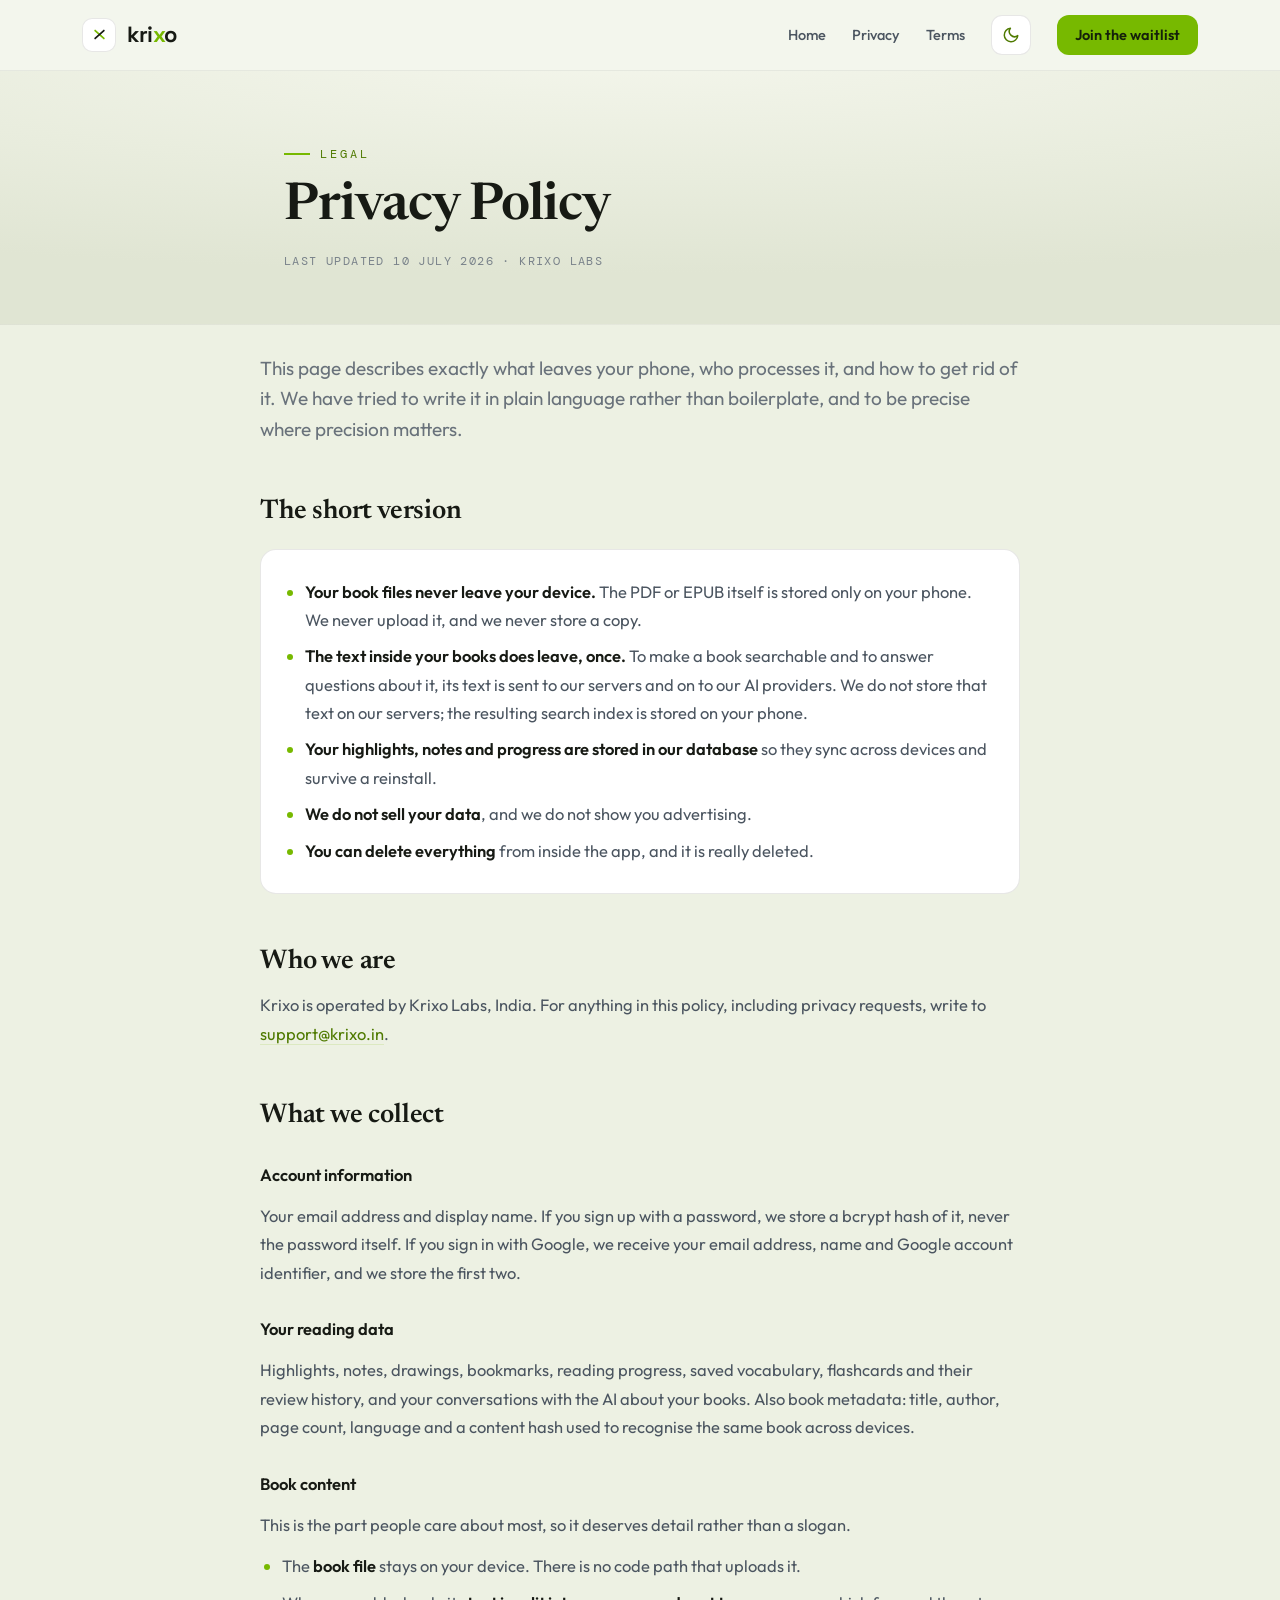
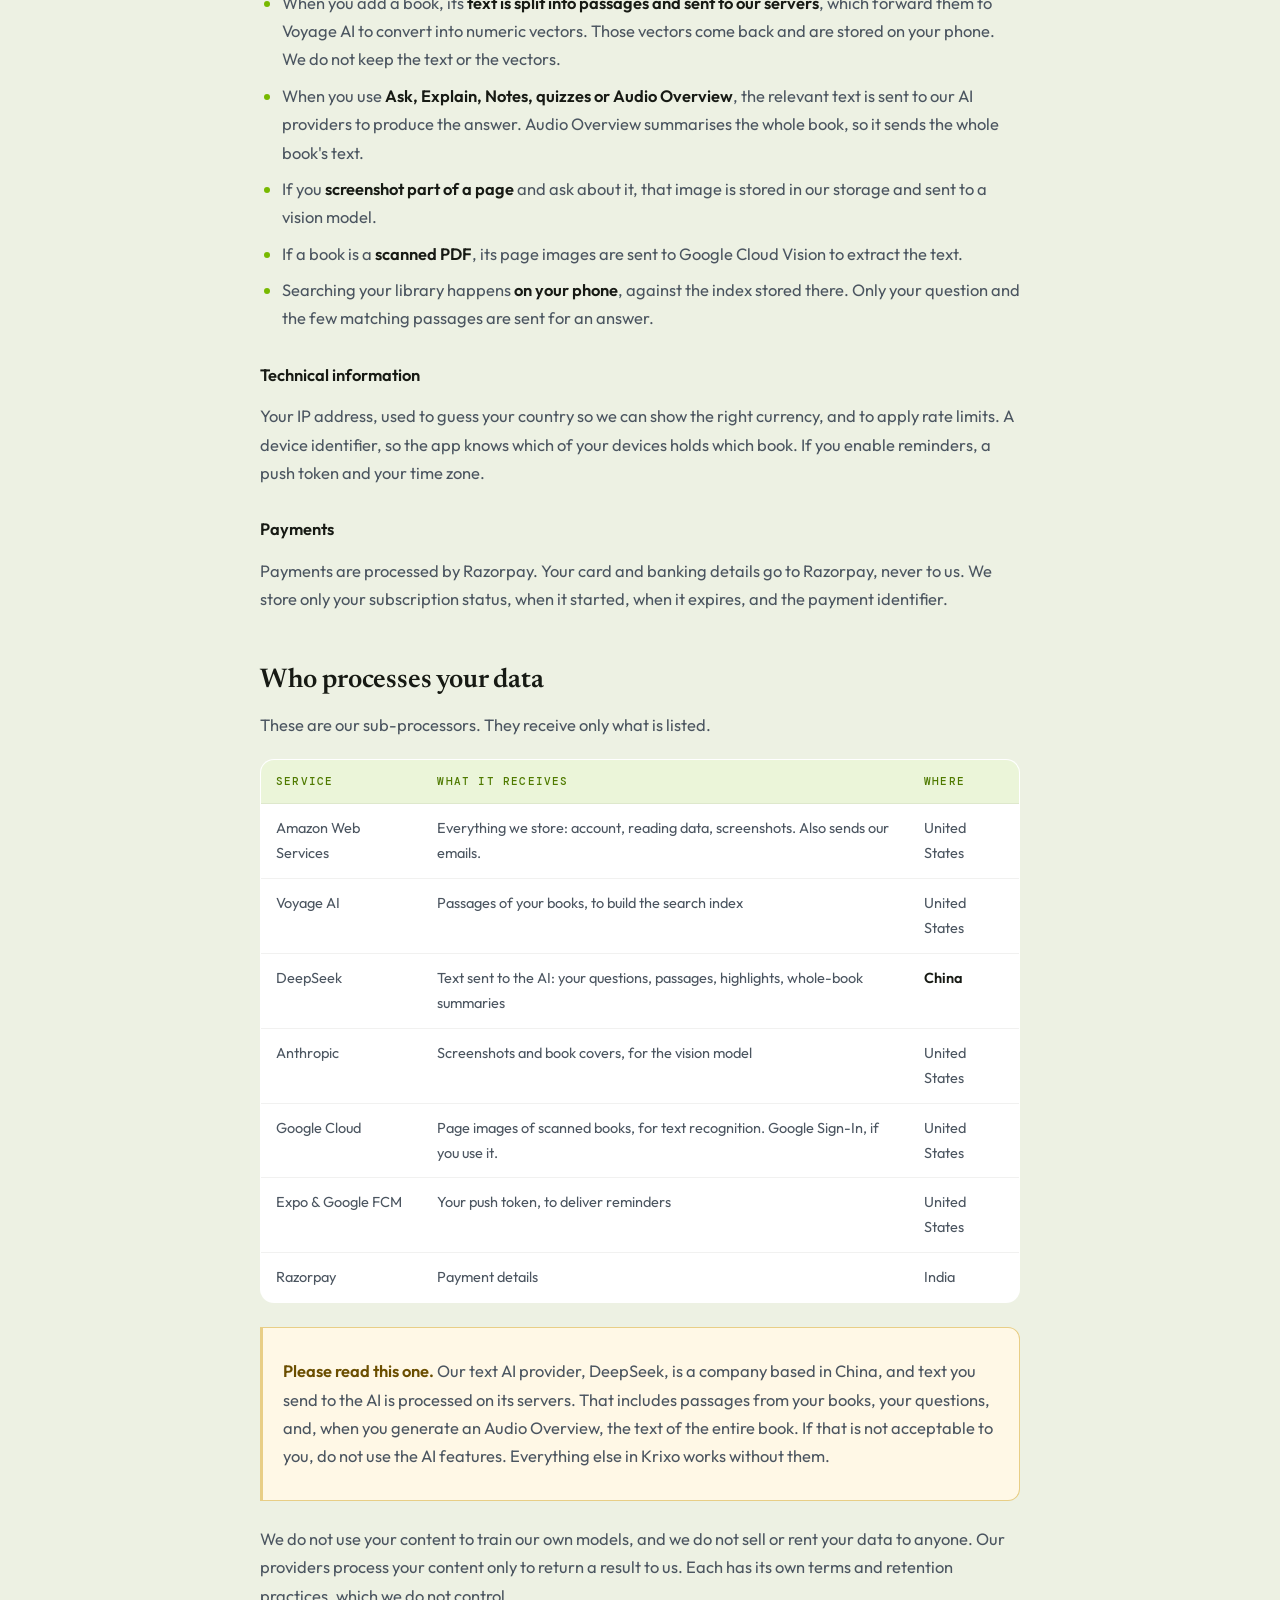
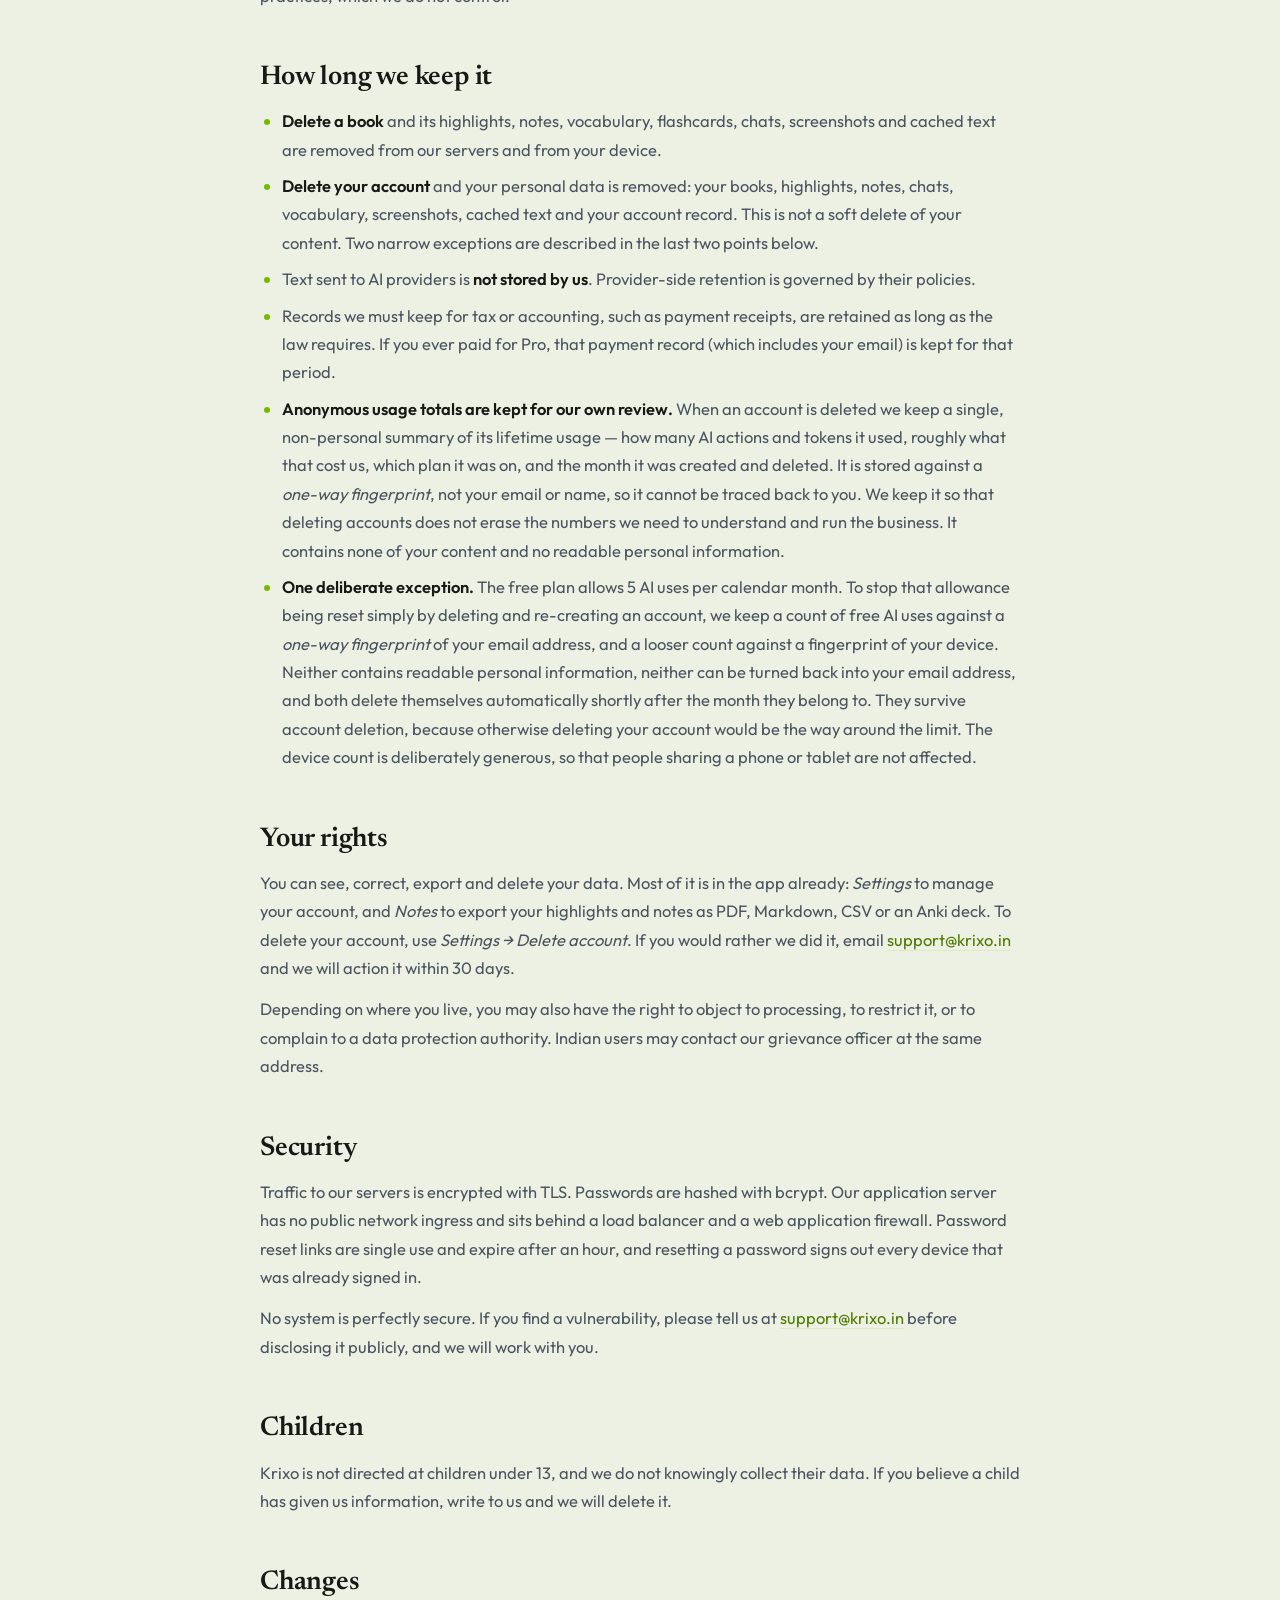
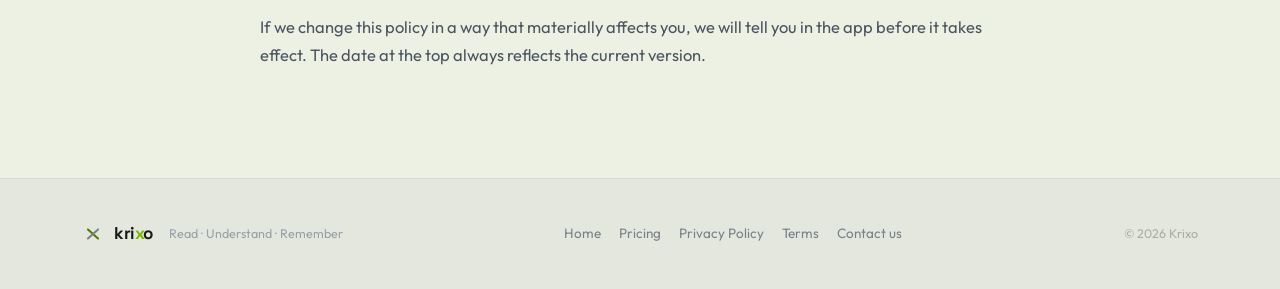
==== privacy.html @ 487ceb52 "Clarify data deletion policies and account retention details in the Privacy Policy" ====
<!DOCTYPE html>
<html lang="en">
<head>
<meta charset="utf-8">
<meta name="viewport" content="width=device-width, initial-scale=1">
<title>Privacy Policy - Krixo</title>
<meta name="description" content="What Krixo collects, where it goes, and how to delete it.">
<meta name="theme-color" content="#EDF1E3" id="metaThemeColor">
<meta name="robots" content="index,follow">
<link rel="canonical" href="https://krixo.in/privacy">
<link rel="preconnect" href="https://fonts.googleapis.com">
<link rel="preconnect" href="https://fonts.gstatic.com" crossorigin>
<link href="https://fonts.googleapis.com/css2?family=Newsreader:opsz,wght@6..72,500;6..72,600;6..72,700&family=Outfit:wght@300;400;500;600;700&family=Space+Grotesk:wght@500;700&family=DM+Mono:wght@400;500&display=swap" rel="stylesheet">
<link rel="stylesheet" href="/assets/legal.css">
</head>
<body>

<header class="nav">
  <div class="navin">
    <a class="brand" href="/">
      <div class="brandbox"><svg width="19" height="19" viewBox="0 0 48 48" fill="none"><path d="M13 14l22 20" stroke="var(--signal)" stroke-width="4.4" stroke-linecap="round"/><path d="M35 14L13 34" stroke="var(--ink)" stroke-width="4.4" stroke-linecap="round"/></svg></div>
      <span class="wordmark">kri<span class="x">x</span>o</span>
    </a>
    <nav class="navr">
      <a class="kx-link" href="/">Home</a>
      <a class="kx-link" href="/privacy">Privacy</a>
      <a class="kx-link" href="/terms">Terms</a>
      <button id="themeToggle" class="themebtn" type="button" aria-label="Switch theme" title="Switch theme">
        <svg class="ic-moon" width="18" height="18" viewBox="0 0 24 24" fill="none" stroke="currentColor" stroke-width="2" stroke-linecap="round" stroke-linejoin="round"><path d="M21 12.8A9 9 0 1111.2 3 7 7 0 0021 12.8z"/></svg>
        <svg class="ic-sun" width="18" height="18" viewBox="0 0 24 24" fill="none" stroke="currentColor" stroke-width="2" stroke-linecap="round" stroke-linejoin="round"><circle cx="12" cy="12" r="4"/><path d="M12 2v2M12 20v2M4.9 4.9l1.4 1.4M17.7 17.7l1.4 1.4M2 12h2M20 12h2M4.9 19.1l1.4-1.4M17.7 6.3l1.4-1.4"/></svg>
      </button>
      <a class="kx-cta" href="/#waitlist">Join the waitlist</a>
    </nav>
  </div>
</header>

<section class="masthead">
  <div class="wrap">
    <div class="eyebrow"><span class="rule"></span>Legal</div>
    <h1>Privacy Policy</h1>
    <p class="sub">Last updated 10 July 2026 &middot; Krixo Labs</p>
  </div>
</section>

<main class="wrap doc">
<p class="lead">This page describes exactly what leaves your phone, who processes it, and how to get rid of it. We have tried to write it in plain language rather than boilerplate, and to be precise where precision matters.</p>

<h2>The short version</h2>
<div class="card">
<ul>
  <li><strong>Your book files never leave your device.</strong> The PDF or EPUB itself is stored only on your phone. We never upload it, and we never store a copy.</li>
  <li><strong>The text inside your books does leave, once.</strong> To make a book searchable and to answer questions about it, its text is sent to our servers and on to our AI providers. We do not store that text on our servers; the resulting search index is stored on your phone.</li>
  <li><strong>Your highlights, notes and progress are stored in our database</strong> so they sync across devices and survive a reinstall.</li>
  <li><strong>We do not sell your data</strong>, and we do not show you advertising.</li>
  <li><strong>You can delete everything</strong> from inside the app, and it is really deleted.</li>
</ul>
</div>

<h2>Who we are</h2>
<p>Krixo is operated by Krixo Labs, India. For anything in this policy, including privacy requests, write to <a href="mailto:support@krixo.in">support@krixo.in</a>.</p>

<h2>What we collect</h2>

<h3>Account information</h3>
<p>Your email address and display name. If you sign up with a password, we store a bcrypt hash of it, never the password itself. If you sign in with Google, we receive your email address, name and Google account identifier, and we store the first two.</p>

<h3>Your reading data</h3>
<p>Highlights, notes, drawings, bookmarks, reading progress, saved vocabulary, flashcards and their review history, and your conversations with the AI about your books. Also book metadata: title, author, page count, language and a content hash used to recognise the same book across devices.</p>

<h3>Book content</h3>
<p>This is the part people care about most, so it deserves detail rather than a slogan.</p>
<ul>
  <li>The <strong>book file</strong> stays on your device. There is no code path that uploads it.</li>
  <li>When you add a book, its <strong>text is split into passages and sent to our servers</strong>, which forward them to Voyage AI to convert into numeric vectors. Those vectors come back and are stored on your phone. We do not keep the text or the vectors.</li>
  <li>When you use <strong>Ask, Explain, Notes, quizzes or Audio Overview</strong>, the relevant text is sent to our AI providers to produce the answer. Audio Overview summarises the whole book, so it sends the whole book's text.</li>
  <li>If you <strong>screenshot part of a page</strong> and ask about it, that image is stored in our storage and sent to a vision model.</li>
  <li>If a book is a <strong>scanned PDF</strong>, its page images are sent to Google Cloud Vision to extract the text.</li>
  <li>Searching your library happens <strong>on your phone</strong>, against the index stored there. Only your question and the few matching passages are sent for an answer.</li>
</ul>

<h3>Technical information</h3>
<p>Your IP address, used to guess your country so we can show the right currency, and to apply rate limits. A device identifier, so the app knows which of your devices holds which book. If you enable reminders, a push token and your time zone.</p>

<h3>Payments</h3>
<p>Payments are processed by Razorpay. Your card and banking details go to Razorpay, never to us. We store only your subscription status, when it started, when it expires, and the payment identifier.</p>

<h2>Who processes your data</h2>
<p>These are our sub-processors. They receive only what is listed.</p>

<table>
<tr><th>Service</th><th>What it receives</th><th>Where</th></tr>
<tr><td>Amazon Web Services</td><td>Everything we store: account, reading data, screenshots. Also sends our emails.</td><td>United States</td></tr>
<tr><td>Voyage AI</td><td>Passages of your books, to build the search index</td><td>United States</td></tr>
<tr><td>DeepSeek</td><td>Text sent to the AI: your questions, passages, highlights, whole-book summaries</td><td><strong>China</strong></td></tr>
<tr><td>Anthropic</td><td>Screenshots and book covers, for the vision model</td><td>United States</td></tr>
<tr><td>Google Cloud</td><td>Page images of scanned books, for text recognition. Google Sign-In, if you use it.</td><td>United States</td></tr>
<tr><td>Expo &amp; Google FCM</td><td>Your push token, to deliver reminders</td><td>United States</td></tr>
<tr><td>Razorpay</td><td>Payment details</td><td>India</td></tr>
</table>

<div class="note">
<p><strong>Please read this one.</strong> Our text AI provider, DeepSeek, is a company based in China, and text you send to the AI is processed on its servers. That includes passages from your books, your questions, and, when you generate an Audio Overview, the text of the entire book. If that is not acceptable to you, do not use the AI features. Everything else in Krixo works without them.</p>
</div>

<p>We do not use your content to train our own models, and we do not sell or rent your data to anyone. Our providers process your content only to return a result to us. Each has its own terms and retention practices, which we do not control.</p>

<h2>How long we keep it</h2>
<ul>
  <li><strong>Delete a book</strong> and its highlights, notes, vocabulary, flashcards, chats, screenshots and cached text are removed from our servers and from your device.</li>
  <li><strong>Delete your account</strong> and your personal data is removed: your books, highlights, notes, chats, vocabulary, screenshots, cached text and your account record. This is not a soft delete of your content. Two narrow exceptions are described in the last two points below.</li>
  <li>Text sent to AI providers is <strong>not stored by us</strong>. Provider-side retention is governed by their policies.</li>
  <li>Records we must keep for tax or accounting, such as payment receipts, are retained as long as the law requires. If you ever paid for Pro, that payment record (which includes your email) is kept for that period.</li>
  <li><strong>Anonymous usage totals are kept for our own review.</strong> When an account is deleted we keep a single, non-personal summary of its lifetime usage — how many AI actions and tokens it used, roughly what that cost us, which plan it was on, and the month it was created and deleted. It is stored against a <em>one-way fingerprint</em>, not your email or name, so it cannot be traced back to you. We keep it so that deleting accounts does not erase the numbers we need to understand and run the business. It contains none of your content and no readable personal information.</li>
  <li><strong>One deliberate exception.</strong> The free plan allows 5 AI uses per calendar month. To stop that allowance being reset simply by deleting and re-creating an account, we keep a count of free AI uses against a <em>one-way fingerprint</em> of your email address, and a looser count against a fingerprint of your device. Neither contains readable personal information, neither can be turned back into your email address, and both delete themselves automatically shortly after the month they belong to. They survive account deletion, because otherwise deleting your account would be the way around the limit. The device count is deliberately generous, so that people sharing a phone or tablet are not affected.</li>
</ul>

<h2>Your rights</h2>
<p>You can see, correct, export and delete your data. Most of it is in the app already: <em>Settings</em> to manage your account, and <em>Notes</em> to export your highlights and notes as PDF, Markdown, CSV or an Anki deck. To delete your account, use <em>Settings &rarr; Delete account</em>. If you would rather we did it, email <a href="mailto:support@krixo.in">support@krixo.in</a> and we will action it within 30 days.</p>
<p>Depending on where you live, you may also have the right to object to processing, to restrict it, or to complain to a data protection authority. Indian users may contact our grievance officer at the same address.</p>

<h2>Security</h2>
<p>Traffic to our servers is encrypted with TLS. Passwords are hashed with bcrypt. Our application server has no public network ingress and sits behind a load balancer and a web application firewall. Password reset links are single use and expire after an hour, and resetting a password signs out every device that was already signed in.</p>
<p>No system is perfectly secure. If you find a vulnerability, please tell us at <a href="mailto:support@krixo.in">support@krixo.in</a> before disclosing it publicly, and we will work with you.</p>

<h2>Children</h2>
<p>Krixo is not directed at children under 13, and we do not knowingly collect their data. If you believe a child has given us information, write to us and we will delete it.</p>

<h2>Changes</h2>
<p>If we change this policy in a way that materially affects you, we will tell you in the app before it takes effect. The date at the top always reflects the current version.</p>

</main>

<footer class="foot">
  <div class="footin">
    <div class="footbrand">
      <svg width="22" height="22" viewBox="0 0 48 48" fill="none"><path d="M13 14l22 20" stroke="var(--signalD)" stroke-width="4.4" stroke-linecap="round"/><path d="M35 14L13 34" stroke="var(--muted)" stroke-width="4.4" stroke-linecap="round"/></svg>
      <span class="wordmark" style="font-size:17px">kri<span class="x">x</span>o</span>
      <span class="foottag">Read &middot; Understand &middot; Remember</span>
    </div>
    <div class="footer-links">
      <a href="/">Home</a>
      <a href="/#pricing">Pricing</a>
      <a href="/privacy">Privacy Policy</a>
      <a href="/terms">Terms</a>
      <a href="mailto:support@krixo.in">Contact us</a>
    </div>
    <span class="copy">&copy; 2026 Krixo</span>
  </div>
</footer>

<script>
(function(){
  var root=document.documentElement, KEY='krixo-theme';
  var meta=document.getElementById('metaThemeColor');
  function syncMeta(){ if(meta) meta.setAttribute('content', root.getAttribute('data-theme')==='dark' ? '#0B0B0D' : '#EDF1E3'); }
  try{ if(localStorage.getItem(KEY)==='dark') root.setAttribute('data-theme','dark'); }catch(e){}
  syncMeta();
  var btn=document.getElementById('themeToggle');
  if(btn){ btn.addEventListener('click',function(){
    if(root.getAttribute('data-theme')==='dark'){ root.removeAttribute('data-theme'); try{localStorage.setItem(KEY,'lime');}catch(e){} }
    else { root.setAttribute('data-theme','dark'); try{localStorage.setItem(KEY,'dark');}catch(e){} }
    syncMeta();
  }); }
})();
</script>
</body>
</html>
---- assets/legal.css ----
/* Krixo legal pages - shares the redesign token set with index.html */
:root{
  --bg:#EDF1E3; --paper:#F5F7EF; --paper3:#FFFFFF;
  --ink:#171A14; --ink2:#4B5560; --ink3:#69727B; --muted:#79828A; --muted2:#98A0A8;
  --rule:rgba(20,28,12,0.10); --rule2:rgba(20,28,12,0.06);
  --signal:#77B900; --signalD:#4F7A00; --signalBg:rgba(119,185,0,0.15); --onAccent:#15210A;
  --navbg:rgba(245,247,239,0.82); --footbg:#E4E7DD; --copy:#A8AEA4;
  --backdrop:radial-gradient(120% 90% at 50% -10%, #F4F6EC 0%, #E9EDDE 55%, #E0E5D3 100%);
  --warnBg:#FFF8E6; --warnRule:#E8CE86; --warnInk:#6B4E00;
}
:root[data-theme="dark"]{
  --bg:#0B0B0D; --paper:#12151A; --paper3:#0E1116;
  --ink:#F2F4F8; --ink2:#A7ABB3; --ink3:#9AA0AB; --muted:#86868C; --muted2:#6E747F;
  --rule:rgba(255,255,255,0.10); --rule2:rgba(255,255,255,0.06);
  --signal:#F5B63A; --signalD:#F5B63A; --signalBg:rgba(245,182,58,0.13); --onAccent:#1a1205;
  --navbg:rgba(11,11,13,0.75); --footbg:#08080A; --copy:#52575F;
  --backdrop:radial-gradient(120% 90% at 50% -10%, #16181F 0%, #0E1014 55%, #0B0B0D 100%);
  --warnBg:rgba(229,87,74,0.10); --warnRule:rgba(229,87,74,0.38); --warnInk:#F0857A;
}
*{box-sizing:border-box}
html{scroll-behavior:smooth}
body{margin:0;background:var(--bg);color:var(--ink2);
  font-family:'Outfit',system-ui,sans-serif;font-size:16.5px;line-height:1.72;-webkit-font-smoothing:antialiased}

/* nav (matches index.html) */
.nav{position:sticky;top:0;z-index:50;background:var(--navbg);backdrop-filter:blur(16px);
  border-bottom:1px solid var(--rule2)}
.navin{display:flex;align-items:center;justify-content:space-between;padding:15px 32px;max-width:1180px;margin:0 auto}
.brand{display:flex;align-items:center;gap:11px;text-decoration:none}
.brandbox{width:34px;height:34px;border-radius:10px;background:var(--paper3);border:1px solid var(--rule);
  display:grid;place-items:center}
.wordmark{font-family:'Space Grotesk',sans-serif;font-weight:700;font-size:22px;letter-spacing:-0.5px;color:var(--ink)}
.wordmark .x{color:var(--signal)}
.navr{display:flex;align-items:center;gap:26px}
.kx-link{color:var(--ink2);text-decoration:none;font-size:14.5px;font-weight:500}
.kx-link:hover{color:var(--signalD)}
.kx-cta{display:inline-flex;align-items:center;justify-content:center;height:40px;padding:0 18px;border:0;
  border-radius:12px;background:var(--signal);color:var(--onAccent);font-family:'Outfit',sans-serif;
  font-weight:600;font-size:14.5px;text-decoration:none;cursor:pointer;white-space:nowrap;transition:transform .16s}
.kx-cta:hover{transform:translateY(-1px)}
.themebtn{display:inline-flex;align-items:center;justify-content:center;width:40px;height:40px;border-radius:11px;
  background:var(--paper3);border:1px solid var(--rule);color:var(--signalD);cursor:pointer;flex:none;padding:0;
  transition:transform .18s,border-color .18s}
.themebtn:hover{transform:translateY(-1px);border-color:var(--signal)}
.themebtn .ic-sun{display:none}
:root[data-theme="dark"] .themebtn .ic-sun{display:block}
:root[data-theme="dark"] .themebtn .ic-moon{display:none}

/* masthead */
.masthead{background:var(--backdrop);border-bottom:1px solid var(--rule2);padding:64px 0 52px}
.eyebrow{display:inline-flex;align-items:center;gap:10px;font-family:'DM Mono',ui-monospace,monospace;
  font-size:12px;letter-spacing:3px;color:var(--signalD);text-transform:uppercase;margin-bottom:16px}
.eyebrow .rule{width:26px;height:2px;background:var(--signal);flex:none}

/* body */
.wrap{max-width:760px;margin:0 auto;padding:0 24px}
.doc{padding:8px 0 96px}
h1{font-family:'Newsreader',Georgia,serif;font-weight:600;font-size:52px;line-height:1.06;
  letter-spacing:-1px;color:var(--ink);margin:0}
.sub{font-family:'DM Mono',monospace;font-size:12px;letter-spacing:1.4px;text-transform:uppercase;
  color:var(--muted);margin:16px 0 0}
.lead{font-size:19px;line-height:1.6;color:var(--ink3);margin:20px 0 0}
h2{font-family:'Newsreader',Georgia,serif;font-weight:600;font-size:27px;color:var(--ink);
  margin:52px 0 10px;letter-spacing:-0.2px;line-height:1.2}
h3{font-size:16.5px;font-weight:600;color:var(--ink);margin:28px 0 6px}
p{margin:13px 0}
a{color:var(--signalD);text-decoration:none;border-bottom:1px solid var(--signalBg)}
a:hover{border-bottom-color:var(--signal)}
/* chrome links are not prose links */
.brand,.kx-link,.kx-cta,.footer-links a{border-bottom:0}
ul{margin:13px 0;padding-left:22px}
li{margin:8px 0}
li::marker{color:var(--signal)}
strong{color:var(--ink);font-weight:600}
em{color:var(--ink2)}

table{width:100%;border-collapse:collapse;margin:20px 0;font-size:14.5px;background:var(--paper3);
  border:1px solid var(--rule);border-radius:14px;overflow:hidden}
th,td{text-align:left;padding:12px 15px;border-bottom:1px solid var(--rule2);vertical-align:top}
th{font-family:'DM Mono',monospace;font-weight:500;font-size:11px;letter-spacing:1.2px;text-transform:uppercase;
  color:var(--signalD);background:var(--signalBg)}
tr:last-child td{border-bottom:0}
td{color:var(--ink2)}

.note{background:var(--warnBg);border:1px solid var(--warnRule);border-left:3px solid var(--warnRule);
  border-radius:0 12px 12px 0;padding:16px 20px;margin:24px 0}
.note strong{color:var(--warnInk)}
.card{background:var(--paper3);border:1px solid var(--rule);border-radius:16px;padding:20px 22px;margin:20px 0}
.card ul{margin:0}

/* footer (matches index.html) */
.foot{background:var(--footbg);border-top:1px solid var(--rule2)}
.footin{max-width:1180px;margin:0 auto;padding:40px 32px;display:flex;align-items:center;
  justify-content:space-between;flex-wrap:wrap;gap:20px}
.footbrand{display:flex;align-items:center;gap:10px}
.foottag{font-size:12.5px;color:var(--muted2);margin-left:6px}
.footer-links{display:flex;gap:18px;align-items:center;flex-wrap:nowrap}
.footer-links a{color:var(--muted);text-decoration:none;font-size:13.5px;white-space:nowrap;border:0}
.footer-links a:hover{color:var(--signalD)}
.copy{font-size:12.5px;color:var(--copy)}

@media (max-width:760px){
  .navr .kx-link{display:none}
  .navin,.footin{padding-left:20px;padding-right:20px}
  .masthead{padding:44px 0 36px}
  h1{font-size:36px;letter-spacing:-0.6px}
  h2{font-size:23px;margin-top:40px}
  body{font-size:16px}
  .doc{padding-bottom:64px}
}
@media (max-width:560px){
  .footin{justify-content:center;text-align:center}
  .footer-links{gap:12px;flex-wrap:wrap;justify-content:center}
  .footer-links a{font-size:12px}
}
@media (prefers-reduced-motion:reduce){html{scroll-behavior:auto}*{transition:none !important}}
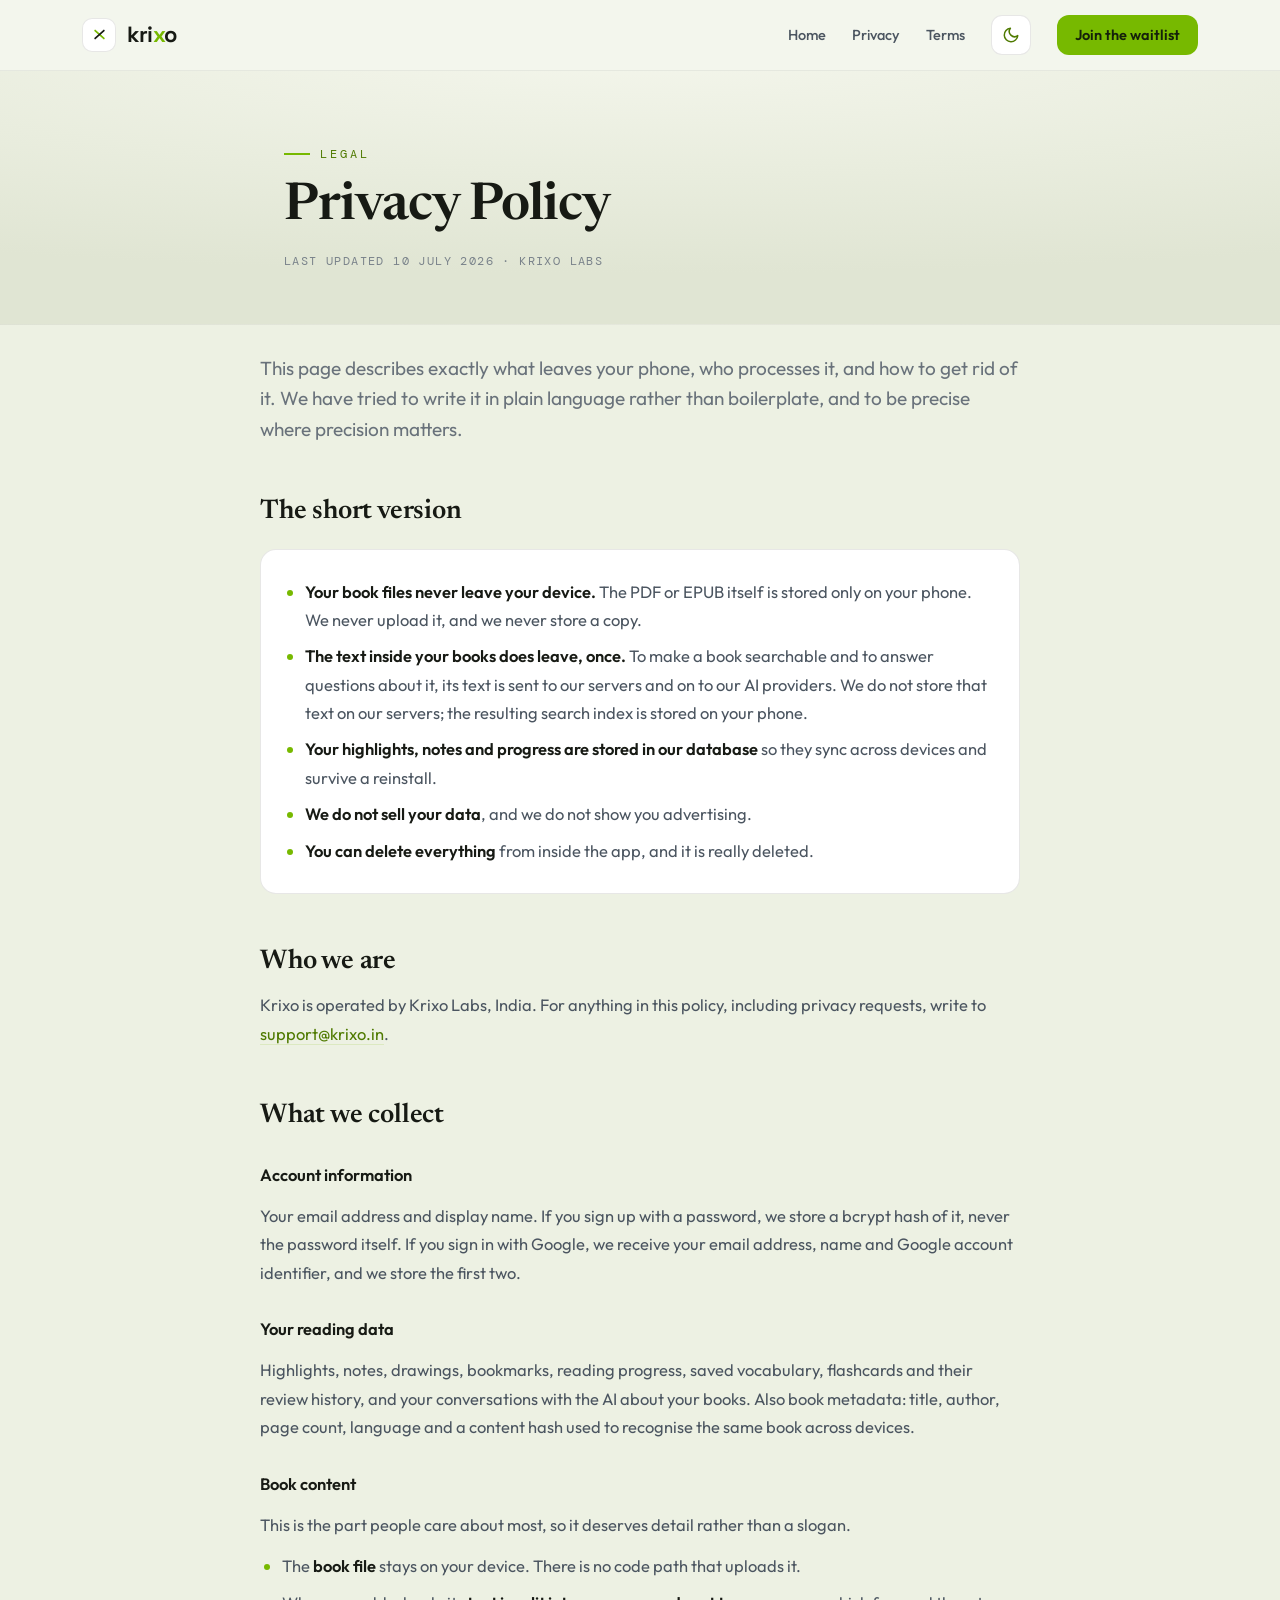
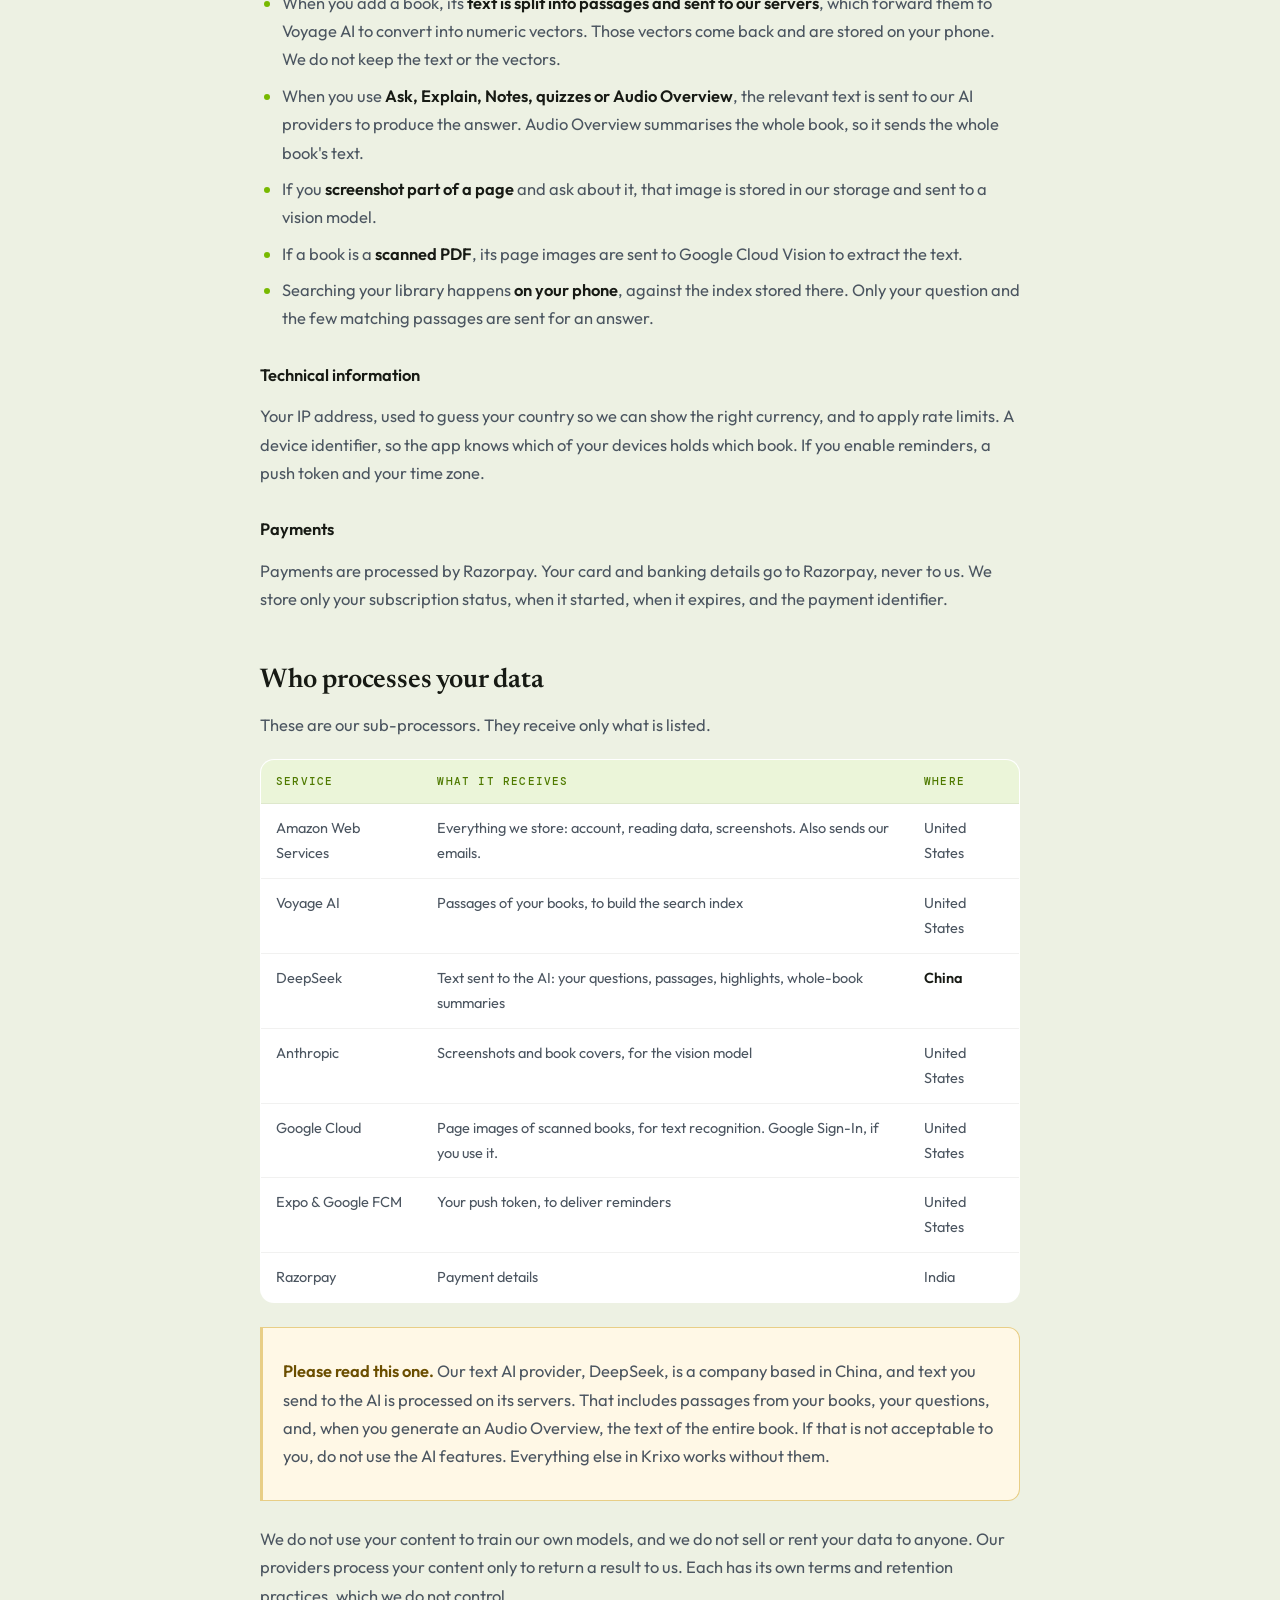
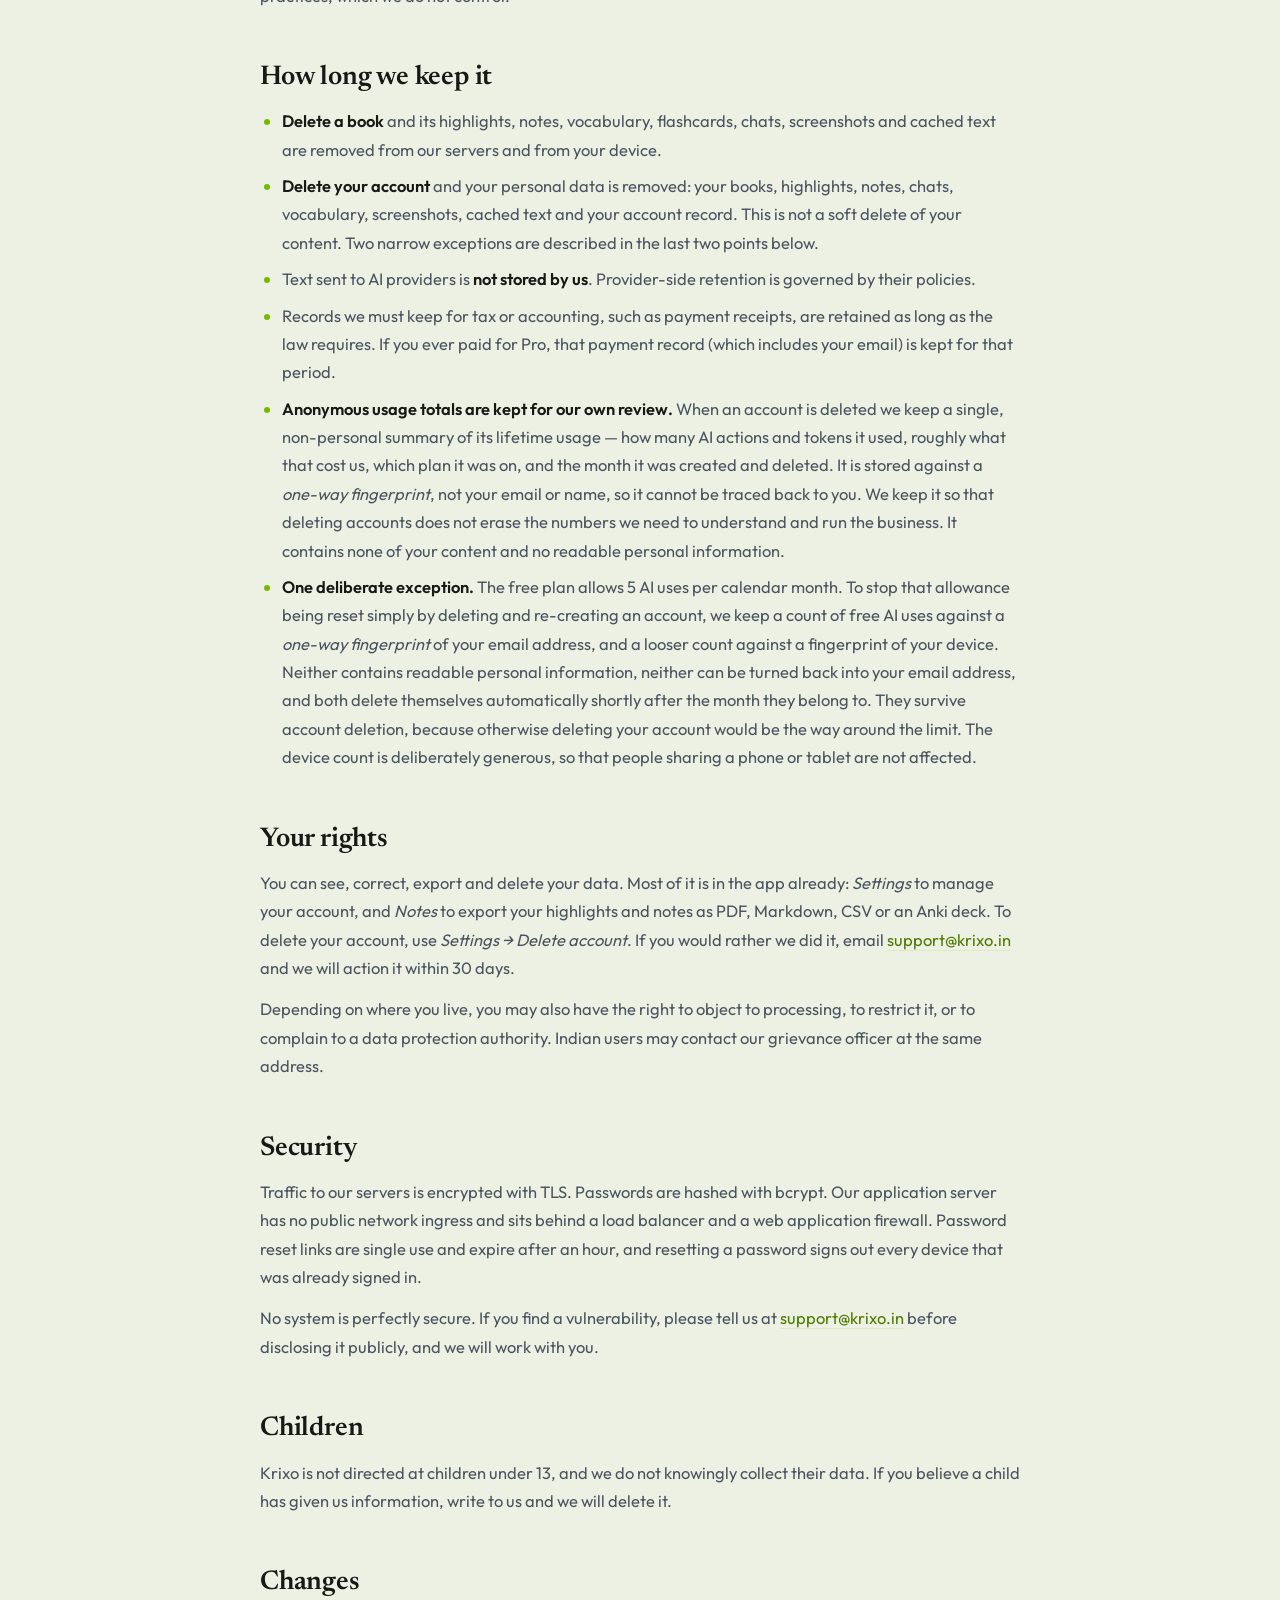
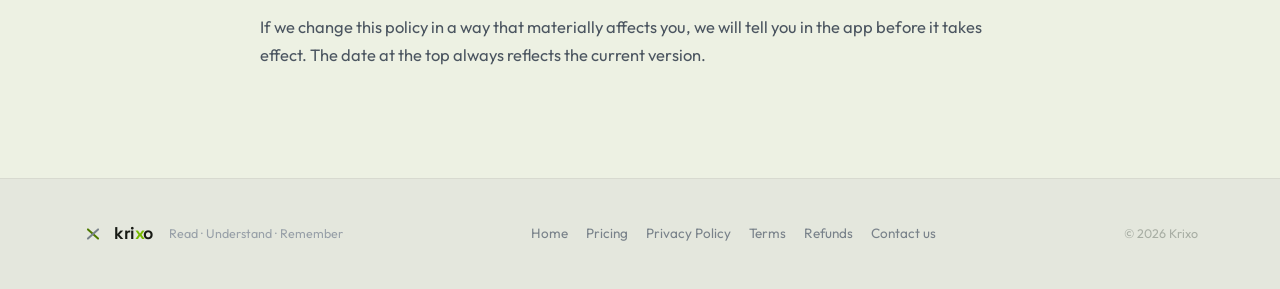
==== commit a75afe68: "Cut the redundant feature tour The video is a two-minute tour of the whole app. The page then re-sho" ====
--- a/privacy.html
+++ b/privacy.html
@@ -142,6 +142,7 @@
       <a href="/#pricing">Pricing</a>
       <a href="/privacy">Privacy Policy</a>
       <a href="/terms">Terms</a>
+      <a href="/refunds">Refunds</a>
       <a href="mailto:support@krixo.in">Contact us</a>
     </div>
     <span class="copy">&copy; 2026 Krixo</span>
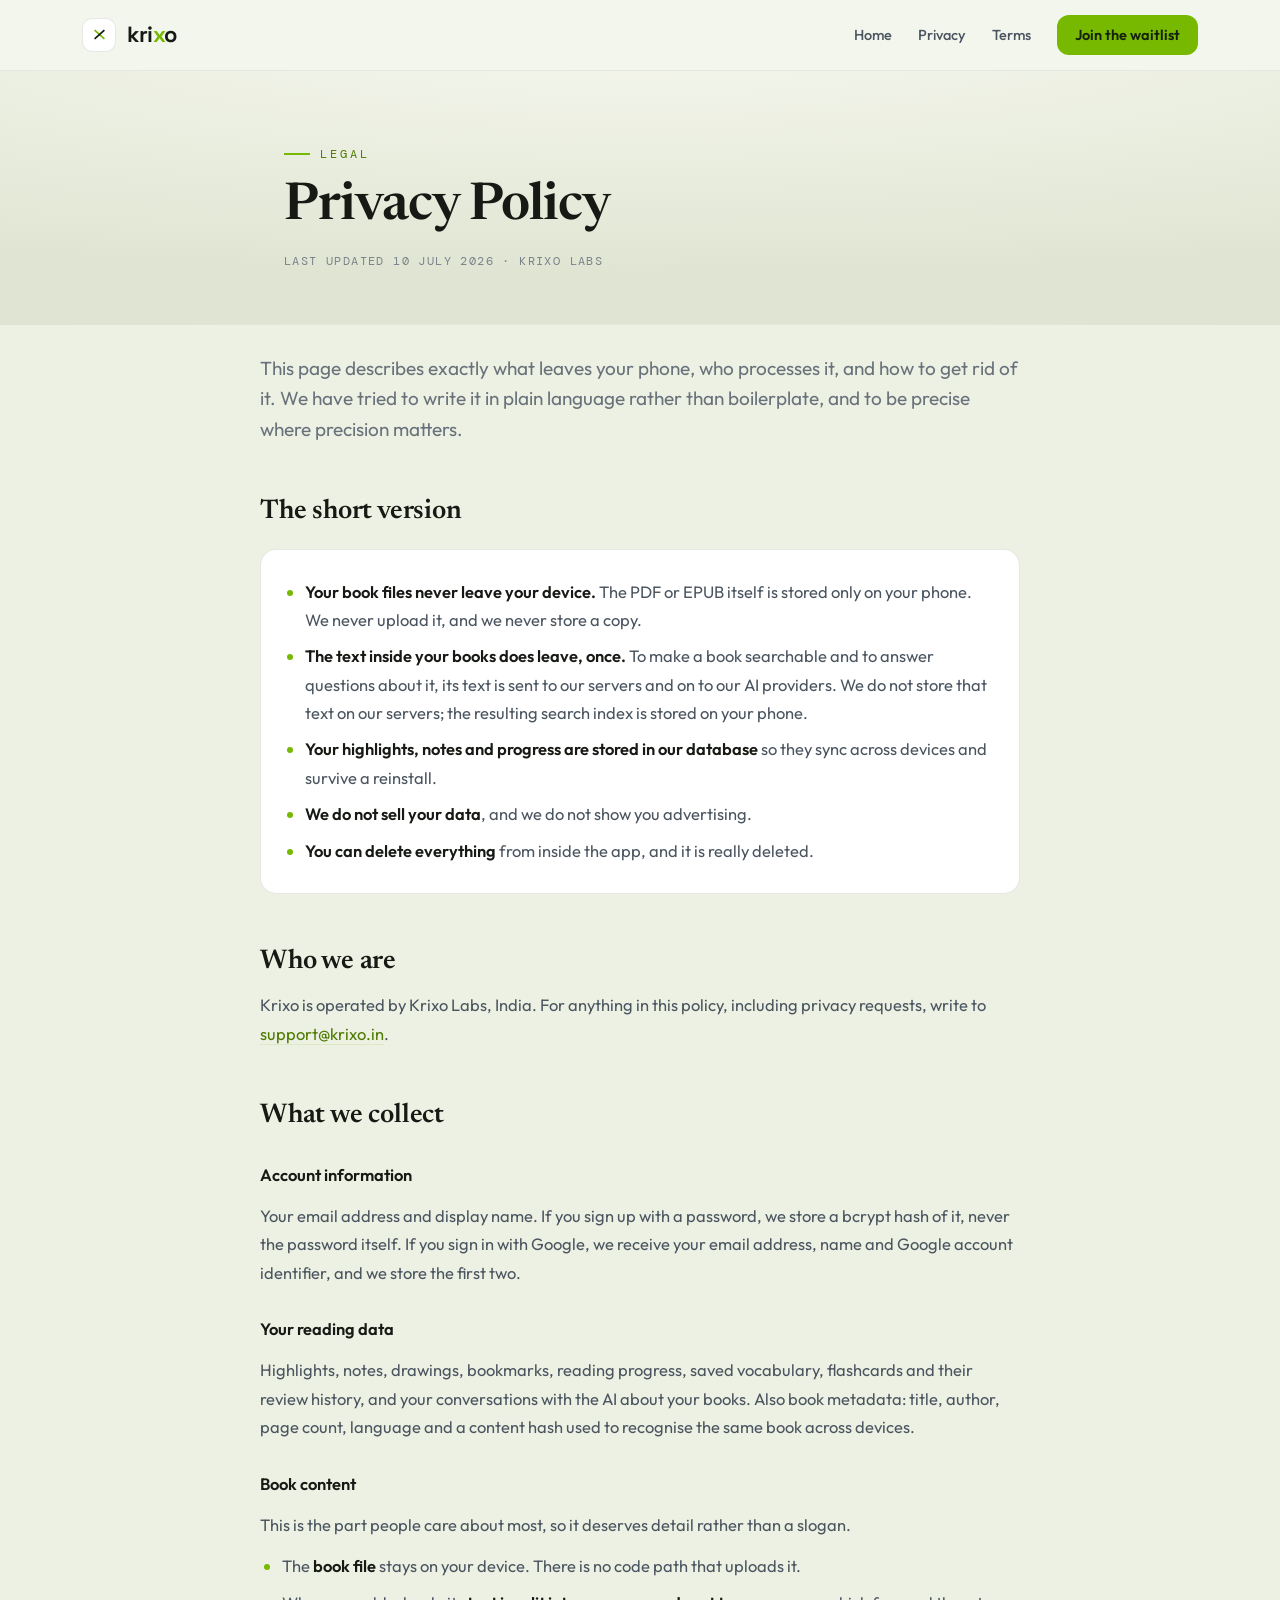
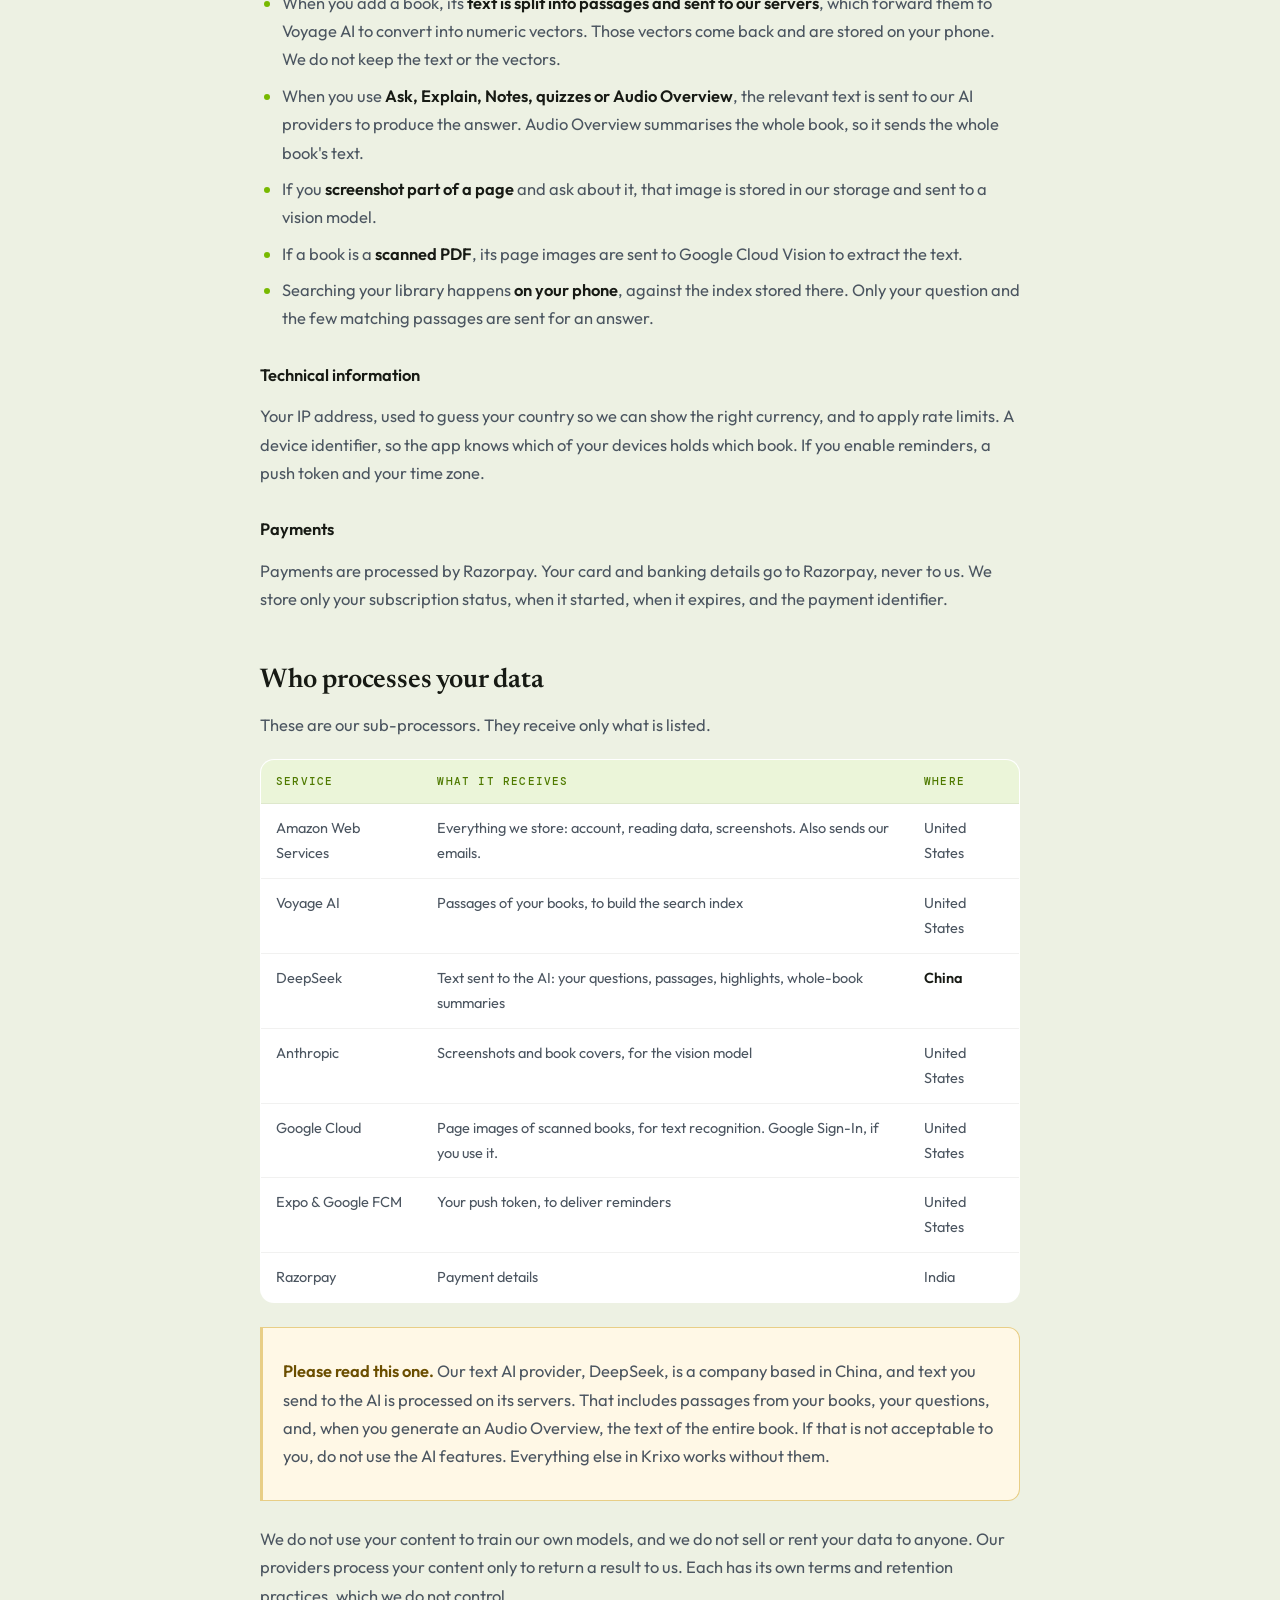
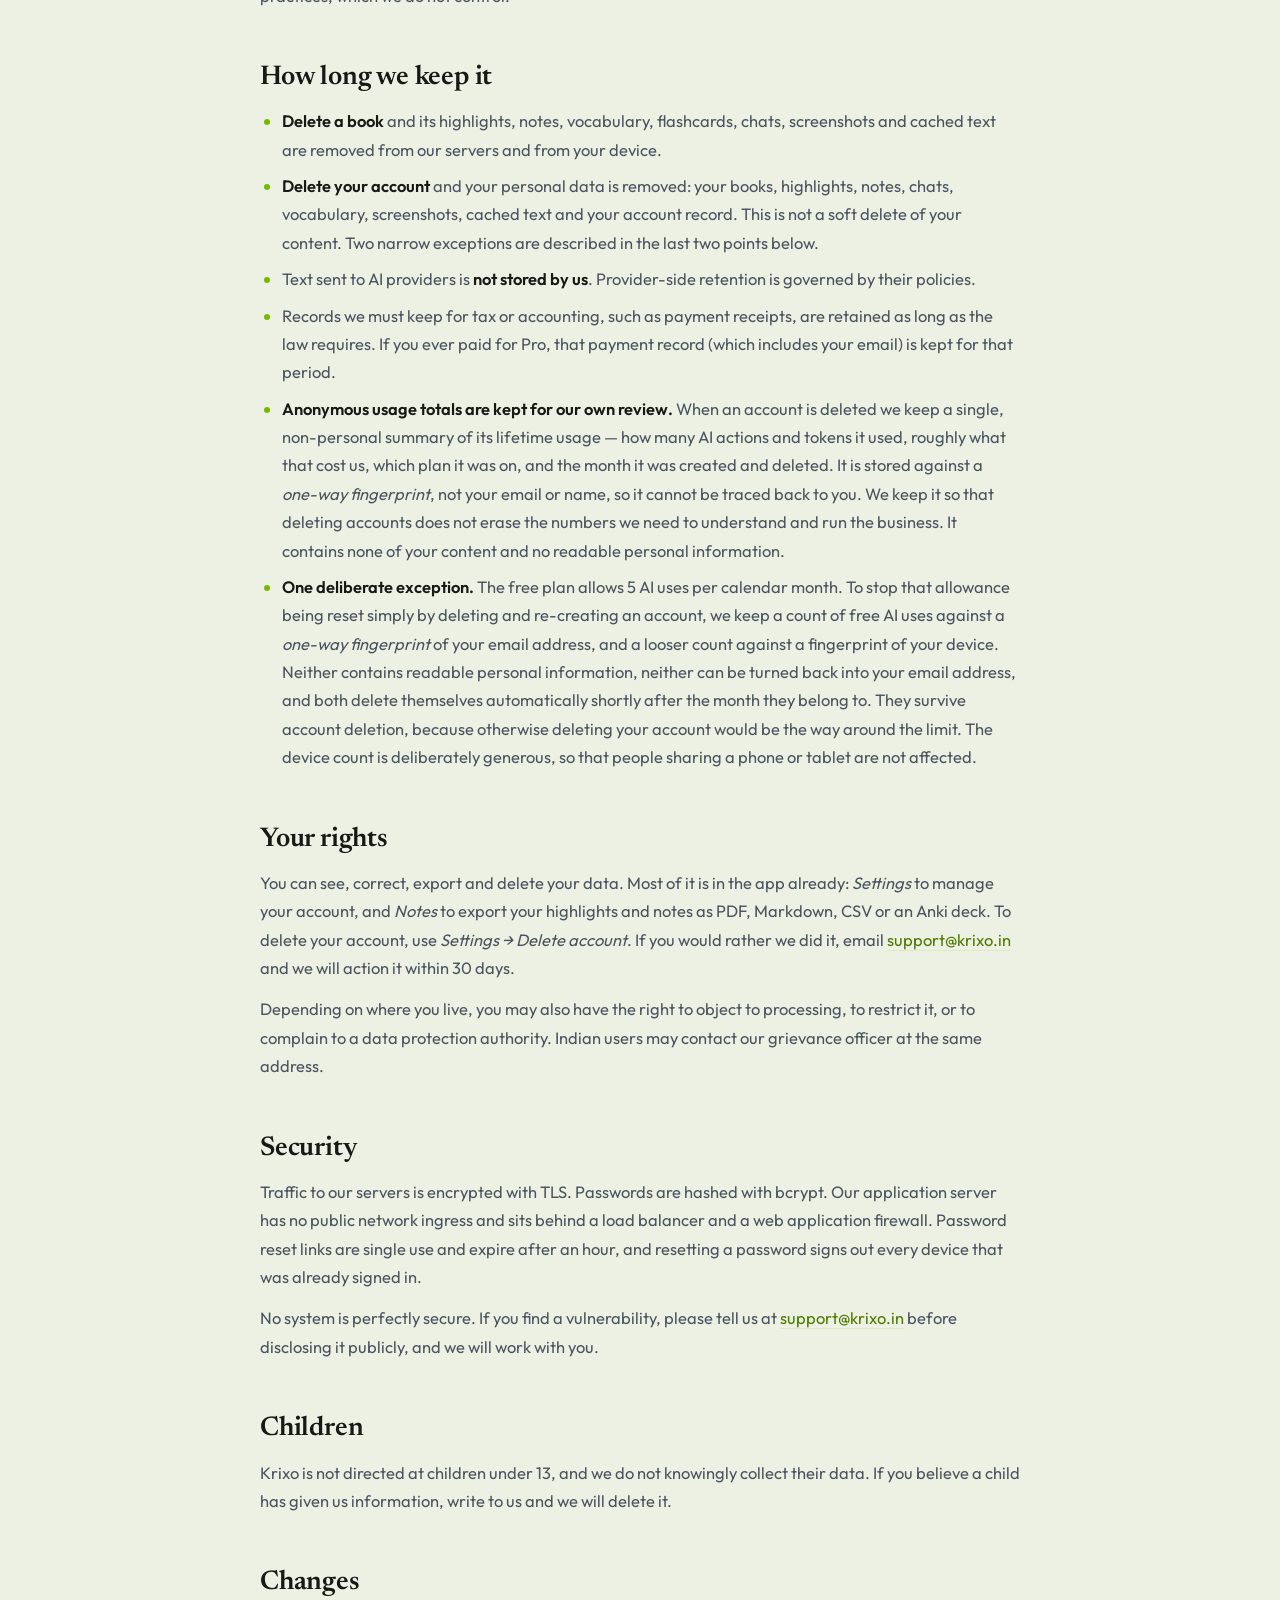
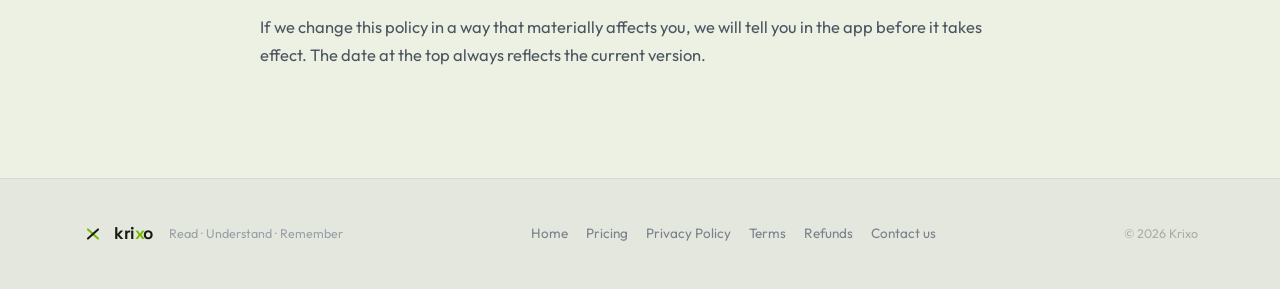
==== commit a7aa1797: "Drop the theme switcher, add a favicon, unify the logo mark Three related changes to the site chrome" ====
--- a/privacy.html
+++ b/privacy.html
@@ -5,9 +5,11 @@
 <meta name="viewport" content="width=device-width, initial-scale=1">
 <title>Privacy Policy - Krixo</title>
 <meta name="description" content="What Krixo collects, where it goes, and how to delete it.">
-<meta name="theme-color" content="#EDF1E3" id="metaThemeColor">
+<meta name="theme-color" content="#EDF1E3">
 <meta name="robots" content="index,follow">
 <link rel="canonical" href="https://krixo.in/privacy">
+<link rel="icon" type="image/png" sizes="32x32" href="/assets/favicon-32.png">
+<link rel="apple-touch-icon" href="/assets/apple-touch-icon.png">
 <link rel="preconnect" href="https://fonts.googleapis.com">
 <link rel="preconnect" href="https://fonts.gstatic.com" crossorigin>
 <link href="https://fonts.googleapis.com/css2?family=Newsreader:opsz,wght@6..72,500;6..72,600;6..72,700&family=Outfit:wght@300;400;500;600;700&family=Space+Grotesk:wght@500;700&family=DM+Mono:wght@400;500&display=swap" rel="stylesheet">
@@ -25,10 +27,6 @@
       <a class="kx-link" href="/">Home</a>
       <a class="kx-link" href="/privacy">Privacy</a>
       <a class="kx-link" href="/terms">Terms</a>
-      <button id="themeToggle" class="themebtn" type="button" aria-label="Switch theme" title="Switch theme">
-        <svg class="ic-moon" width="18" height="18" viewBox="0 0 24 24" fill="none" stroke="currentColor" stroke-width="2" stroke-linecap="round" stroke-linejoin="round"><path d="M21 12.8A9 9 0 1111.2 3 7 7 0 0021 12.8z"/></svg>
-        <svg class="ic-sun" width="18" height="18" viewBox="0 0 24 24" fill="none" stroke="currentColor" stroke-width="2" stroke-linecap="round" stroke-linejoin="round"><circle cx="12" cy="12" r="4"/><path d="M12 2v2M12 20v2M4.9 4.9l1.4 1.4M17.7 17.7l1.4 1.4M2 12h2M20 12h2M4.9 19.1l1.4-1.4M17.7 6.3l1.4-1.4"/></svg>
-      </button>
       <a class="kx-cta" href="/#waitlist">Join the waitlist</a>
     </nav>
   </div>
@@ -133,7 +131,7 @@
 <footer class="foot">
   <div class="footin">
     <div class="footbrand">
-      <svg width="22" height="22" viewBox="0 0 48 48" fill="none"><path d="M13 14l22 20" stroke="var(--signalD)" stroke-width="4.4" stroke-linecap="round"/><path d="M35 14L13 34" stroke="var(--muted)" stroke-width="4.4" stroke-linecap="round"/></svg>
+      <svg width="22" height="22" viewBox="0 0 48 48" fill="none"><path d="M13 14l22 20" stroke="var(--signal)" stroke-width="4.4" stroke-linecap="round"/><path d="M35 14L13 34" stroke="var(--ink)" stroke-width="4.4" stroke-linecap="round"/></svg>
       <span class="wordmark" style="font-size:17px">kri<span class="x">x</span>o</span>
       <span class="foottag">Read &middot; Understand &middot; Remember</span>
     </div>
@@ -149,20 +147,5 @@
   </div>
 </footer>
 
-<script>
-(function(){
-  var root=document.documentElement, KEY='krixo-theme';
-  var meta=document.getElementById('metaThemeColor');
-  function syncMeta(){ if(meta) meta.setAttribute('content', root.getAttribute('data-theme')==='dark' ? '#0B0B0D' : '#EDF1E3'); }
-  try{ if(localStorage.getItem(KEY)==='dark') root.setAttribute('data-theme','dark'); }catch(e){}
-  syncMeta();
-  var btn=document.getElementById('themeToggle');
-  if(btn){ btn.addEventListener('click',function(){
-    if(root.getAttribute('data-theme')==='dark'){ root.removeAttribute('data-theme'); try{localStorage.setItem(KEY,'lime');}catch(e){} }
-    else { root.setAttribute('data-theme','dark'); try{localStorage.setItem(KEY,'dark');}catch(e){} }
-    syncMeta();
-  }); }
-})();
-</script>
 </body>
 </html>
--- a/assets/legal.css
+++ b/assets/legal.css
@@ -7,15 +7,6 @@
   --navbg:rgba(245,247,239,0.82); --footbg:#E4E7DD; --copy:#A8AEA4;
   --backdrop:radial-gradient(120% 90% at 50% -10%, #F4F6EC 0%, #E9EDDE 55%, #E0E5D3 100%);
   --warnBg:#FFF8E6; --warnRule:#E8CE86; --warnInk:#6B4E00;
-}
-:root[data-theme="dark"]{
-  --bg:#0B0B0D; --paper:#12151A; --paper3:#0E1116;
-  --ink:#F2F4F8; --ink2:#A7ABB3; --ink3:#9AA0AB; --muted:#86868C; --muted2:#6E747F;
-  --rule:rgba(255,255,255,0.10); --rule2:rgba(255,255,255,0.06);
-  --signal:#F5B63A; --signalD:#F5B63A; --signalBg:rgba(245,182,58,0.13); --onAccent:#1a1205;
-  --navbg:rgba(11,11,13,0.75); --footbg:#08080A; --copy:#52575F;
-  --backdrop:radial-gradient(120% 90% at 50% -10%, #16181F 0%, #0E1014 55%, #0B0B0D 100%);
-  --warnBg:rgba(229,87,74,0.10); --warnRule:rgba(229,87,74,0.38); --warnInk:#F0857A;
 }
 *{box-sizing:border-box}
 html{scroll-behavior:smooth}
@@ -38,13 +29,6 @@
   border-radius:12px;background:var(--signal);color:var(--onAccent);font-family:'Outfit',sans-serif;
   font-weight:600;font-size:14.5px;text-decoration:none;cursor:pointer;white-space:nowrap;transition:transform .16s}
 .kx-cta:hover{transform:translateY(-1px)}
-.themebtn{display:inline-flex;align-items:center;justify-content:center;width:40px;height:40px;border-radius:11px;
-  background:var(--paper3);border:1px solid var(--rule);color:var(--signalD);cursor:pointer;flex:none;padding:0;
-  transition:transform .18s,border-color .18s}
-.themebtn:hover{transform:translateY(-1px);border-color:var(--signal)}
-.themebtn .ic-sun{display:none}
-:root[data-theme="dark"] .themebtn .ic-sun{display:block}
-:root[data-theme="dark"] .themebtn .ic-moon{display:none}
 
 /* masthead */
 .masthead{background:var(--backdrop);border-bottom:1px solid var(--rule2);padding:64px 0 52px}
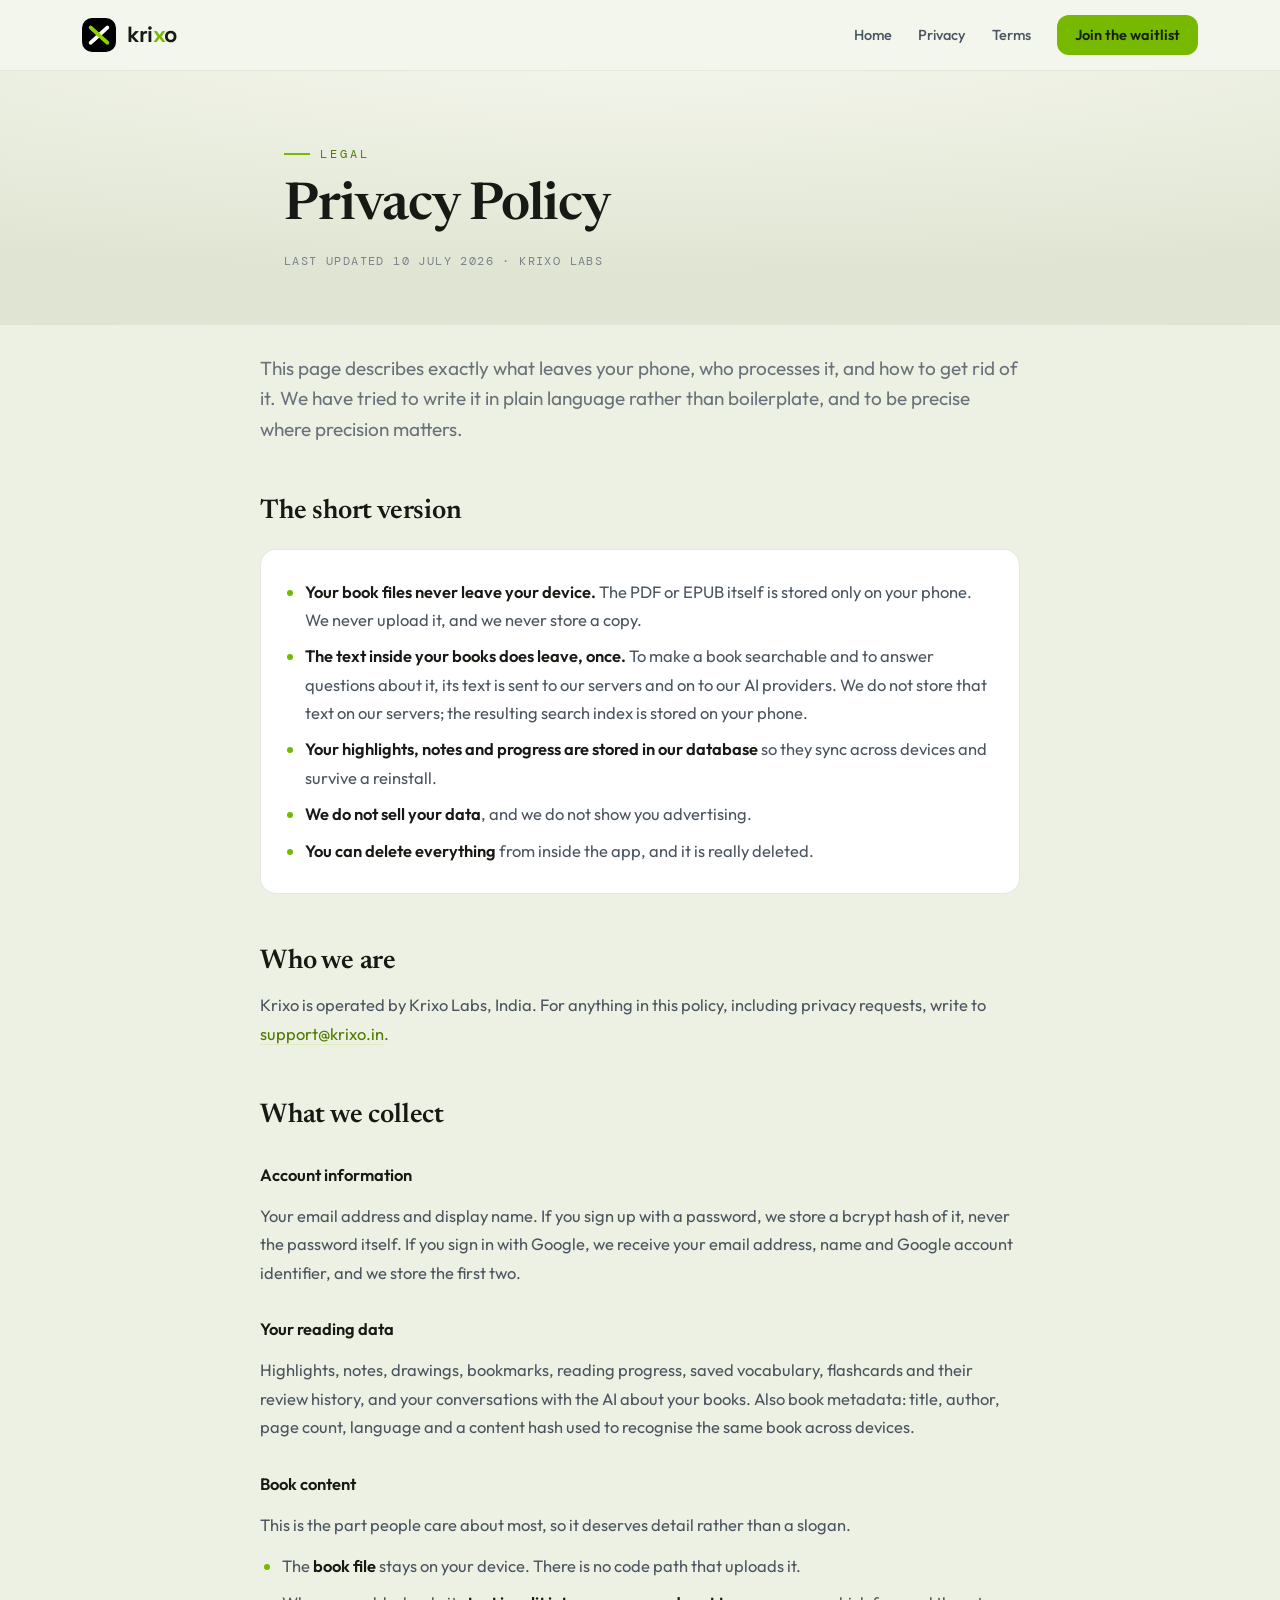
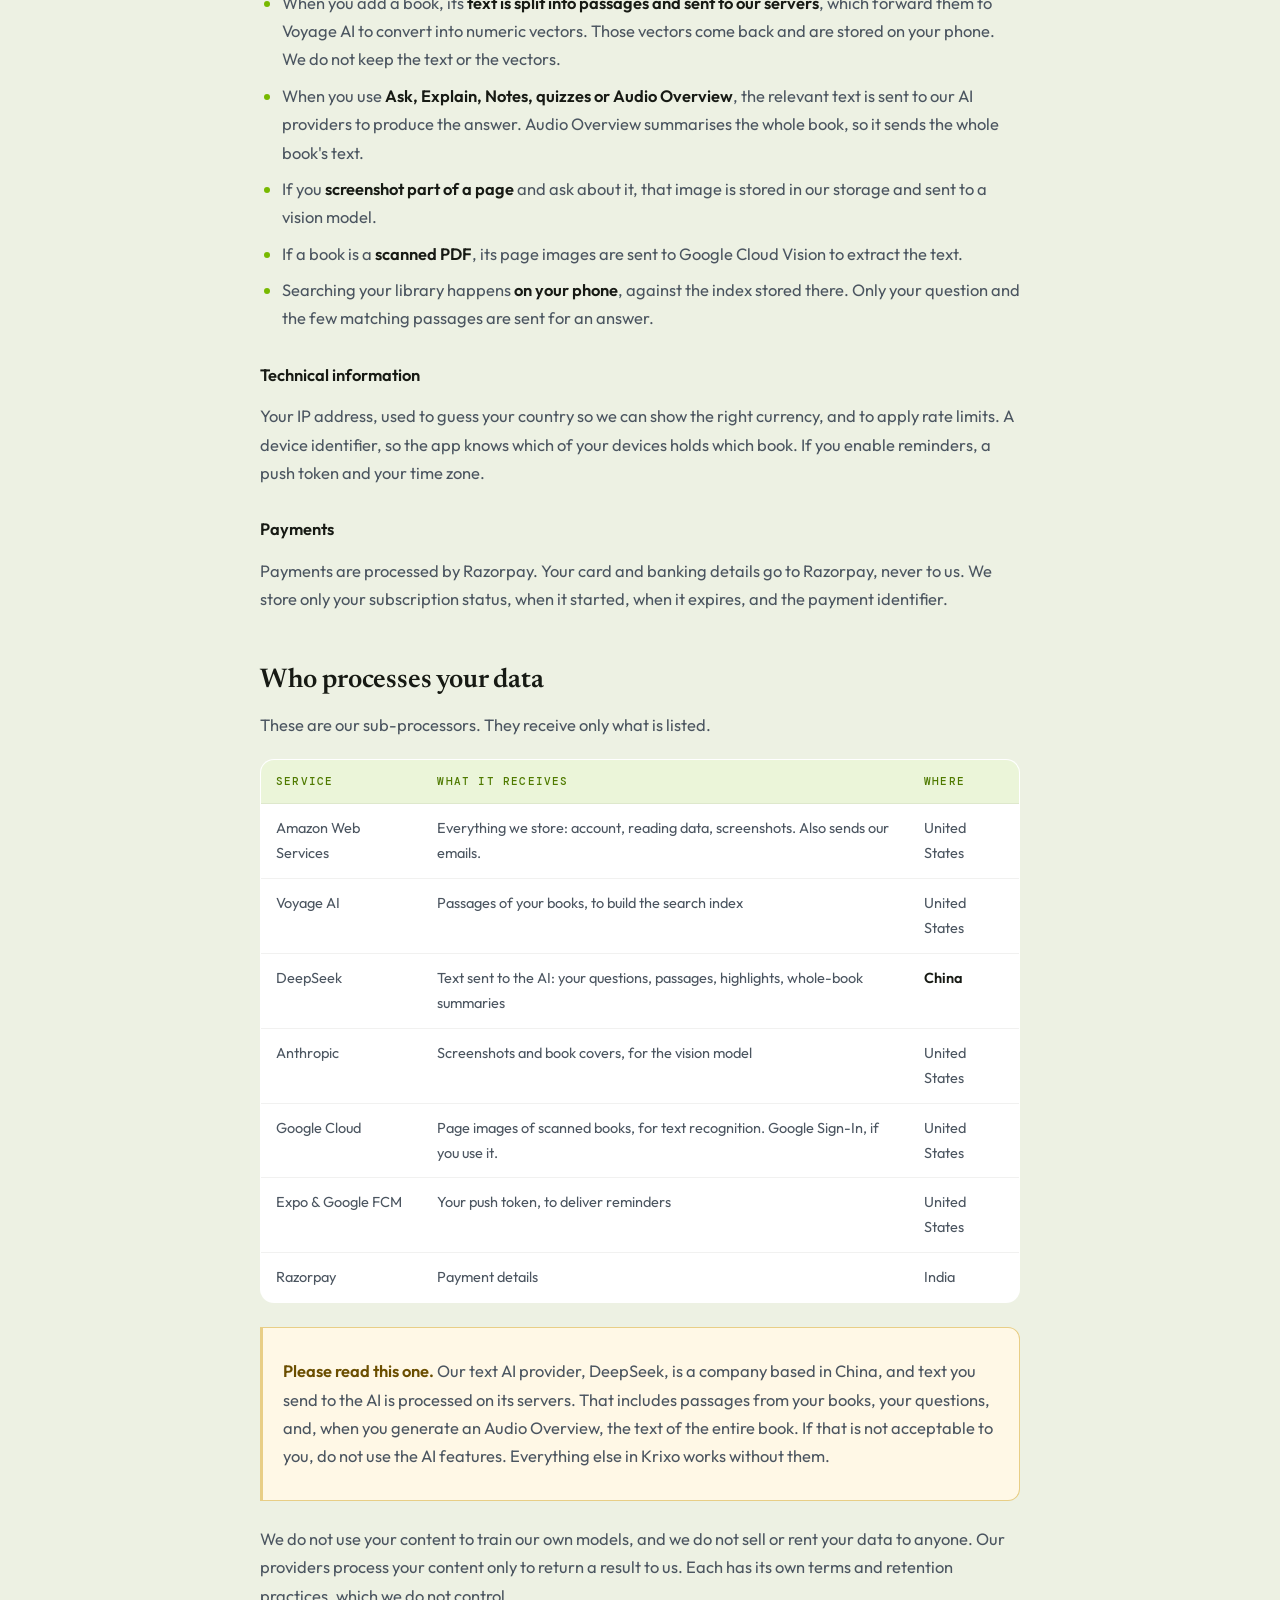
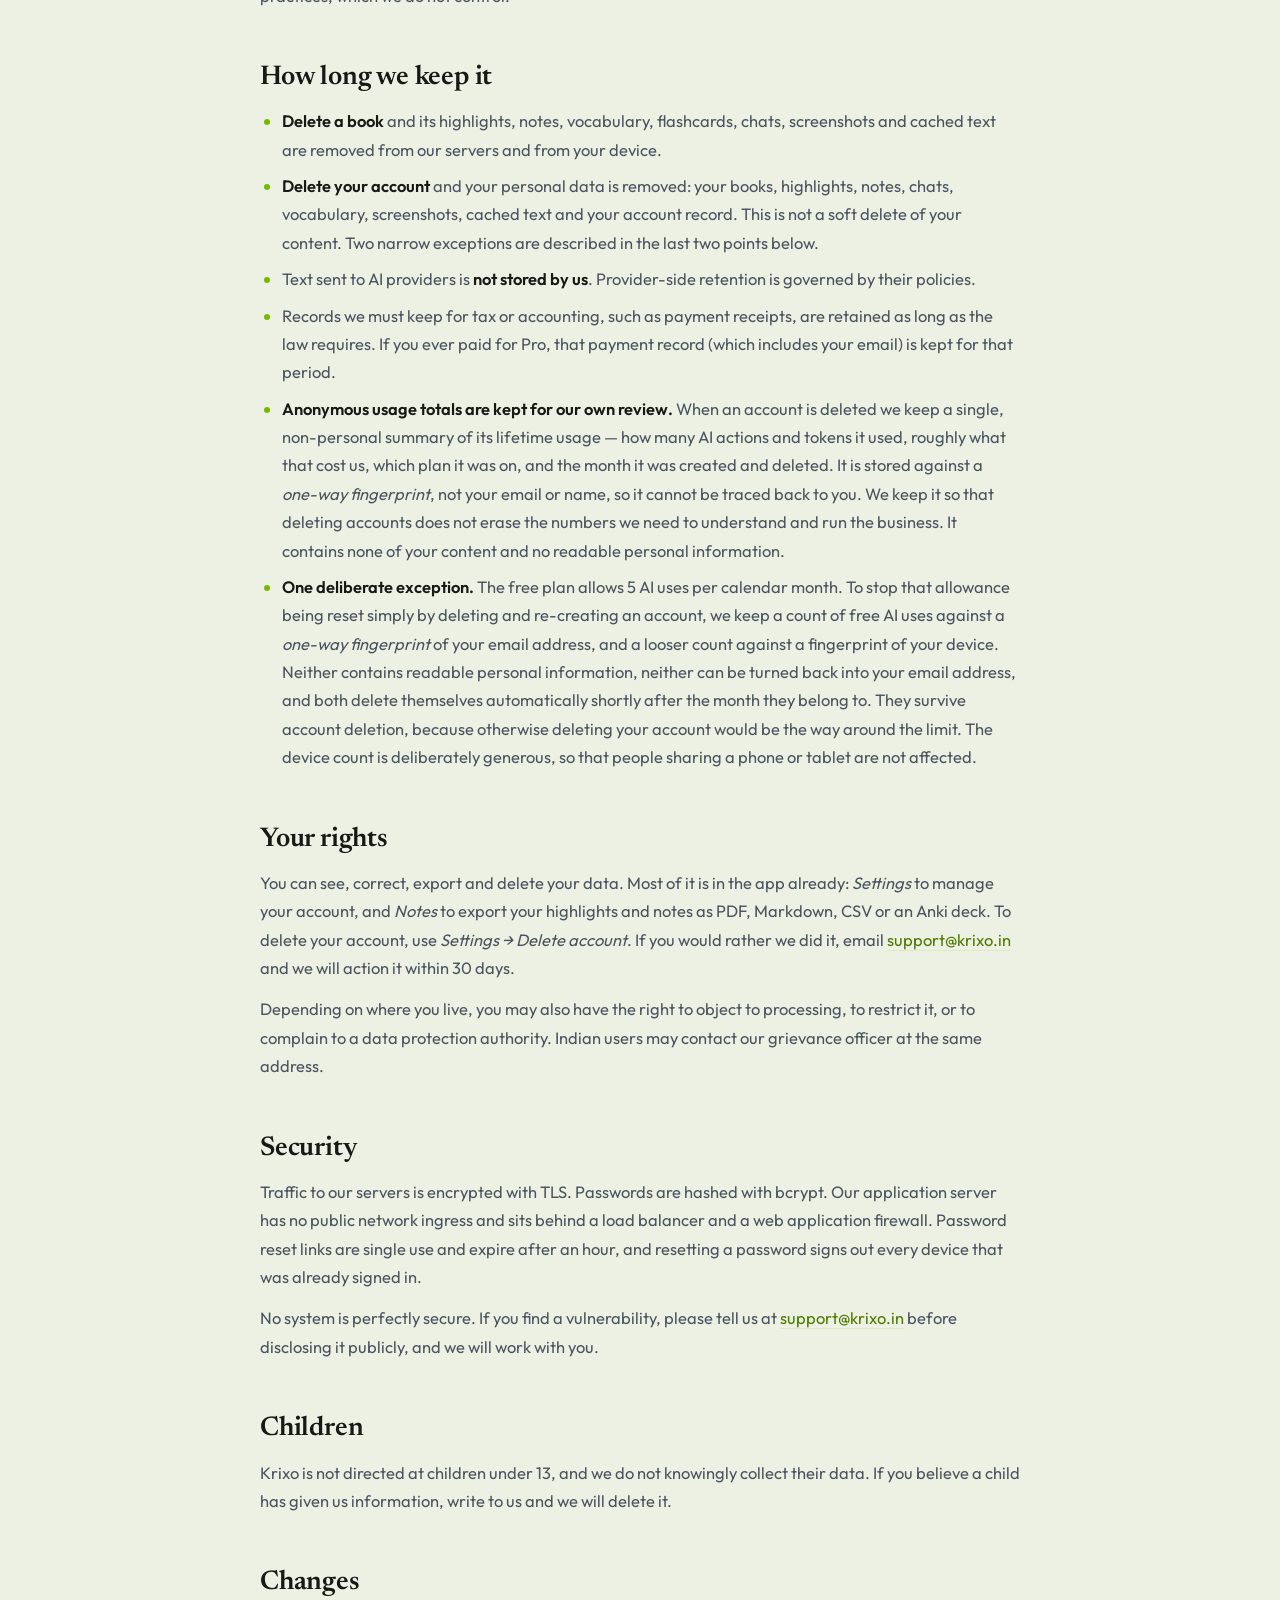
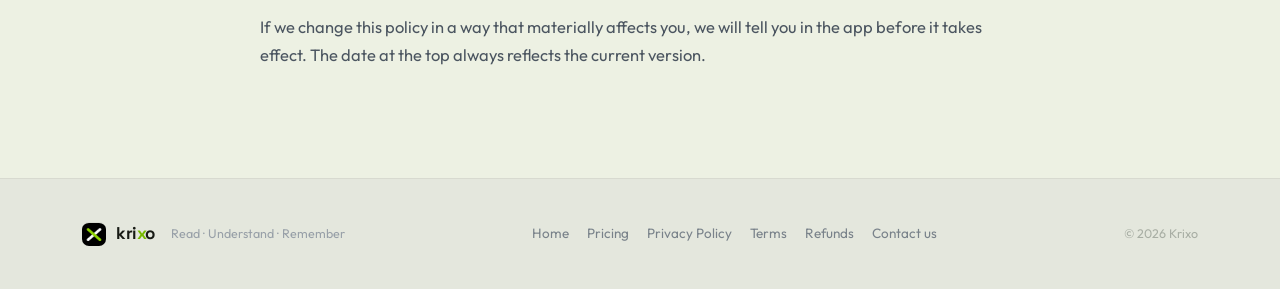
==== commit d3b3d62a: "Use the black logo tile in the nav and footer Replaces the pale brandbox and the inline SVG mark wit" ====
--- a/privacy.html
+++ b/privacy.html
@@ -20,7 +20,7 @@
 <header class="nav">
   <div class="navin">
     <a class="brand" href="/">
-      <div class="brandbox"><svg width="19" height="19" viewBox="0 0 48 48" fill="none"><path d="M13 14l22 20" stroke="var(--signal)" stroke-width="4.4" stroke-linecap="round"/><path d="M35 14L13 34" stroke="var(--ink)" stroke-width="4.4" stroke-linecap="round"/></svg></div>
+      <img class="brandtile" src="/assets/logo/krixo-tile.png" width="34" height="34" alt="" fetchpriority="high">
       <span class="wordmark">kri<span class="x">x</span>o</span>
     </a>
     <nav class="navr">
@@ -131,7 +131,7 @@
 <footer class="foot">
   <div class="footin">
     <div class="footbrand">
-      <svg width="22" height="22" viewBox="0 0 48 48" fill="none"><path d="M13 14l22 20" stroke="var(--signal)" stroke-width="4.4" stroke-linecap="round"/><path d="M35 14L13 34" stroke="var(--ink)" stroke-width="4.4" stroke-linecap="round"/></svg>
+      <img class="brandtile foot" src="/assets/logo/krixo-tile.png" width="24" height="24" alt="">
       <span class="wordmark" style="font-size:17px">kri<span class="x">x</span>o</span>
       <span class="foottag">Read &middot; Understand &middot; Remember</span>
     </div>
--- a/assets/legal.css
+++ b/assets/legal.css
@@ -18,8 +18,8 @@
   border-bottom:1px solid var(--rule2)}
 .navin{display:flex;align-items:center;justify-content:space-between;padding:15px 32px;max-width:1180px;margin:0 auto}
 .brand{display:flex;align-items:center;gap:11px;text-decoration:none}
-.brandbox{width:34px;height:34px;border-radius:10px;background:var(--paper3);border:1px solid var(--rule);
-  display:grid;place-items:center}
+.brandtile{display:block;border-radius:10px;flex:none}
+.brandtile.foot{border-radius:7px}
 .wordmark{font-family:'Space Grotesk',sans-serif;font-weight:700;font-size:22px;letter-spacing:-0.5px;color:var(--ink)}
 .wordmark .x{color:var(--signal)}
 .navr{display:flex;align-items:center;gap:26px}
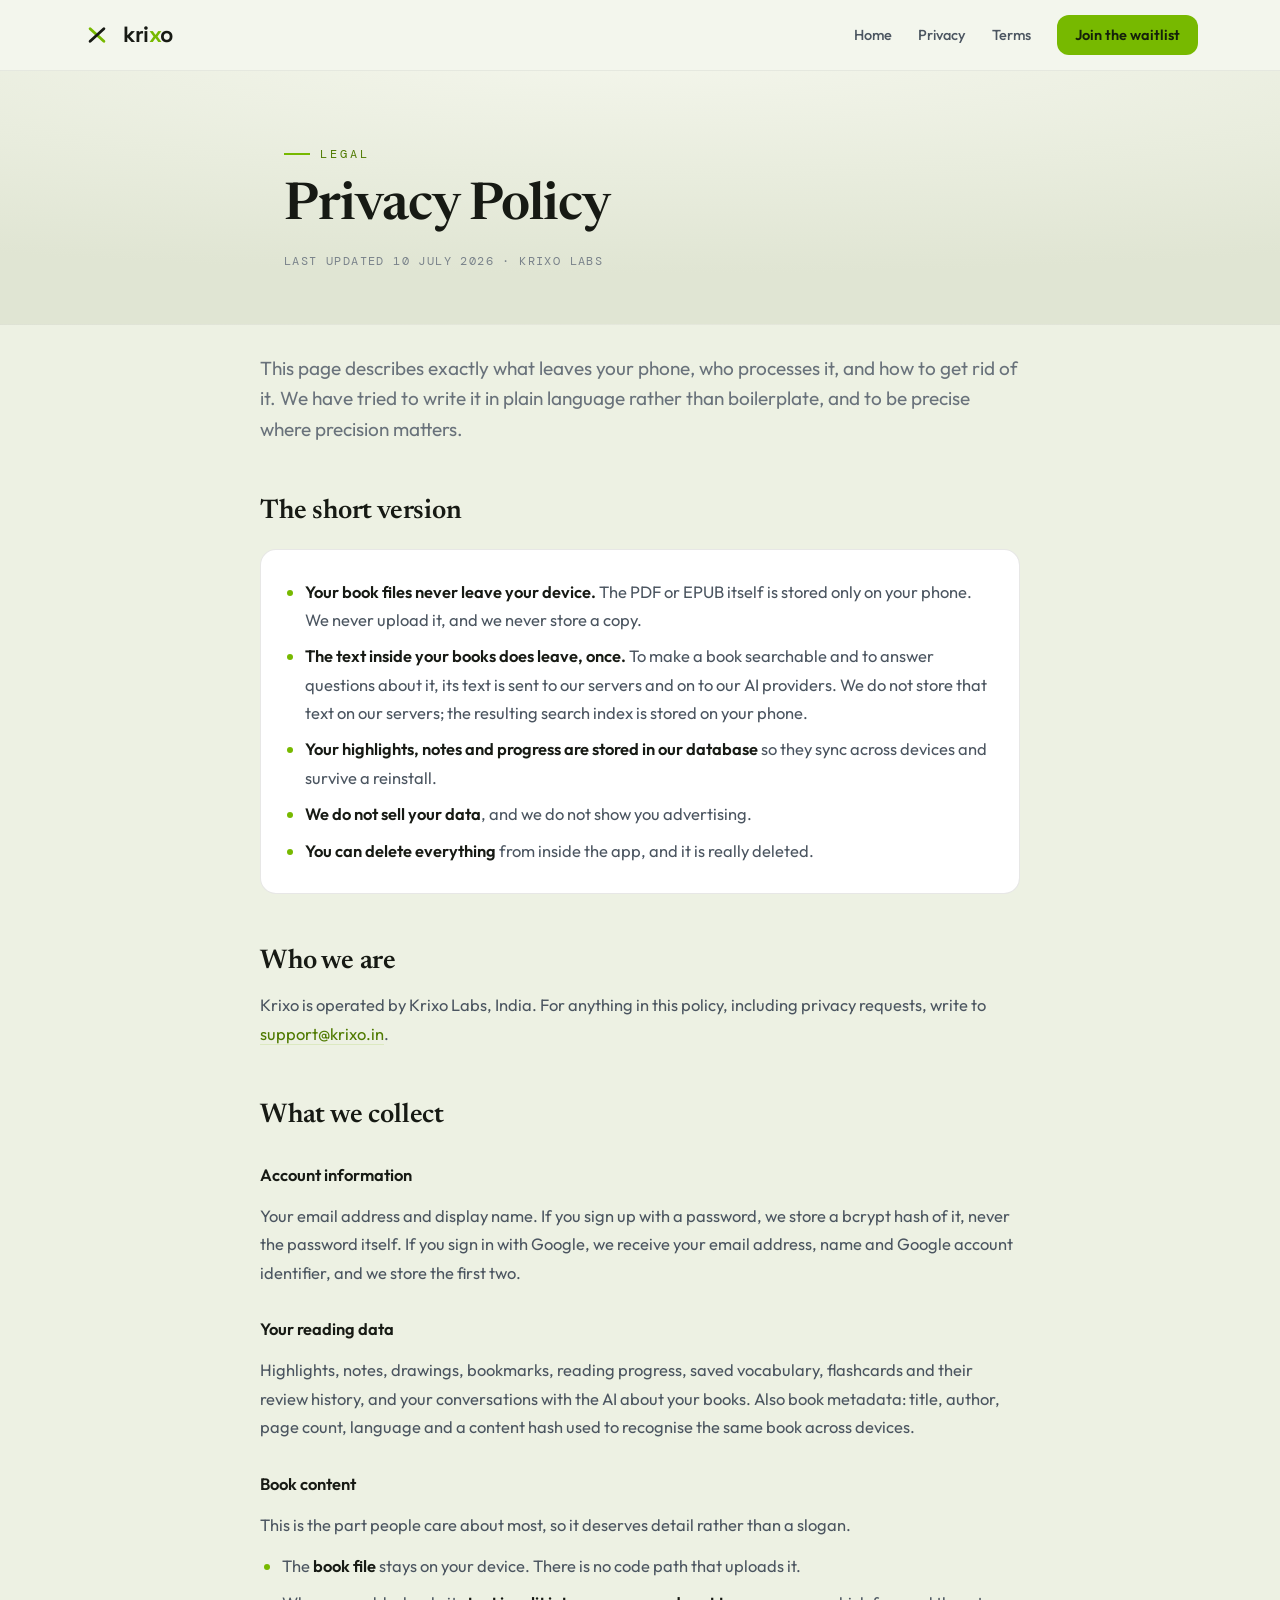
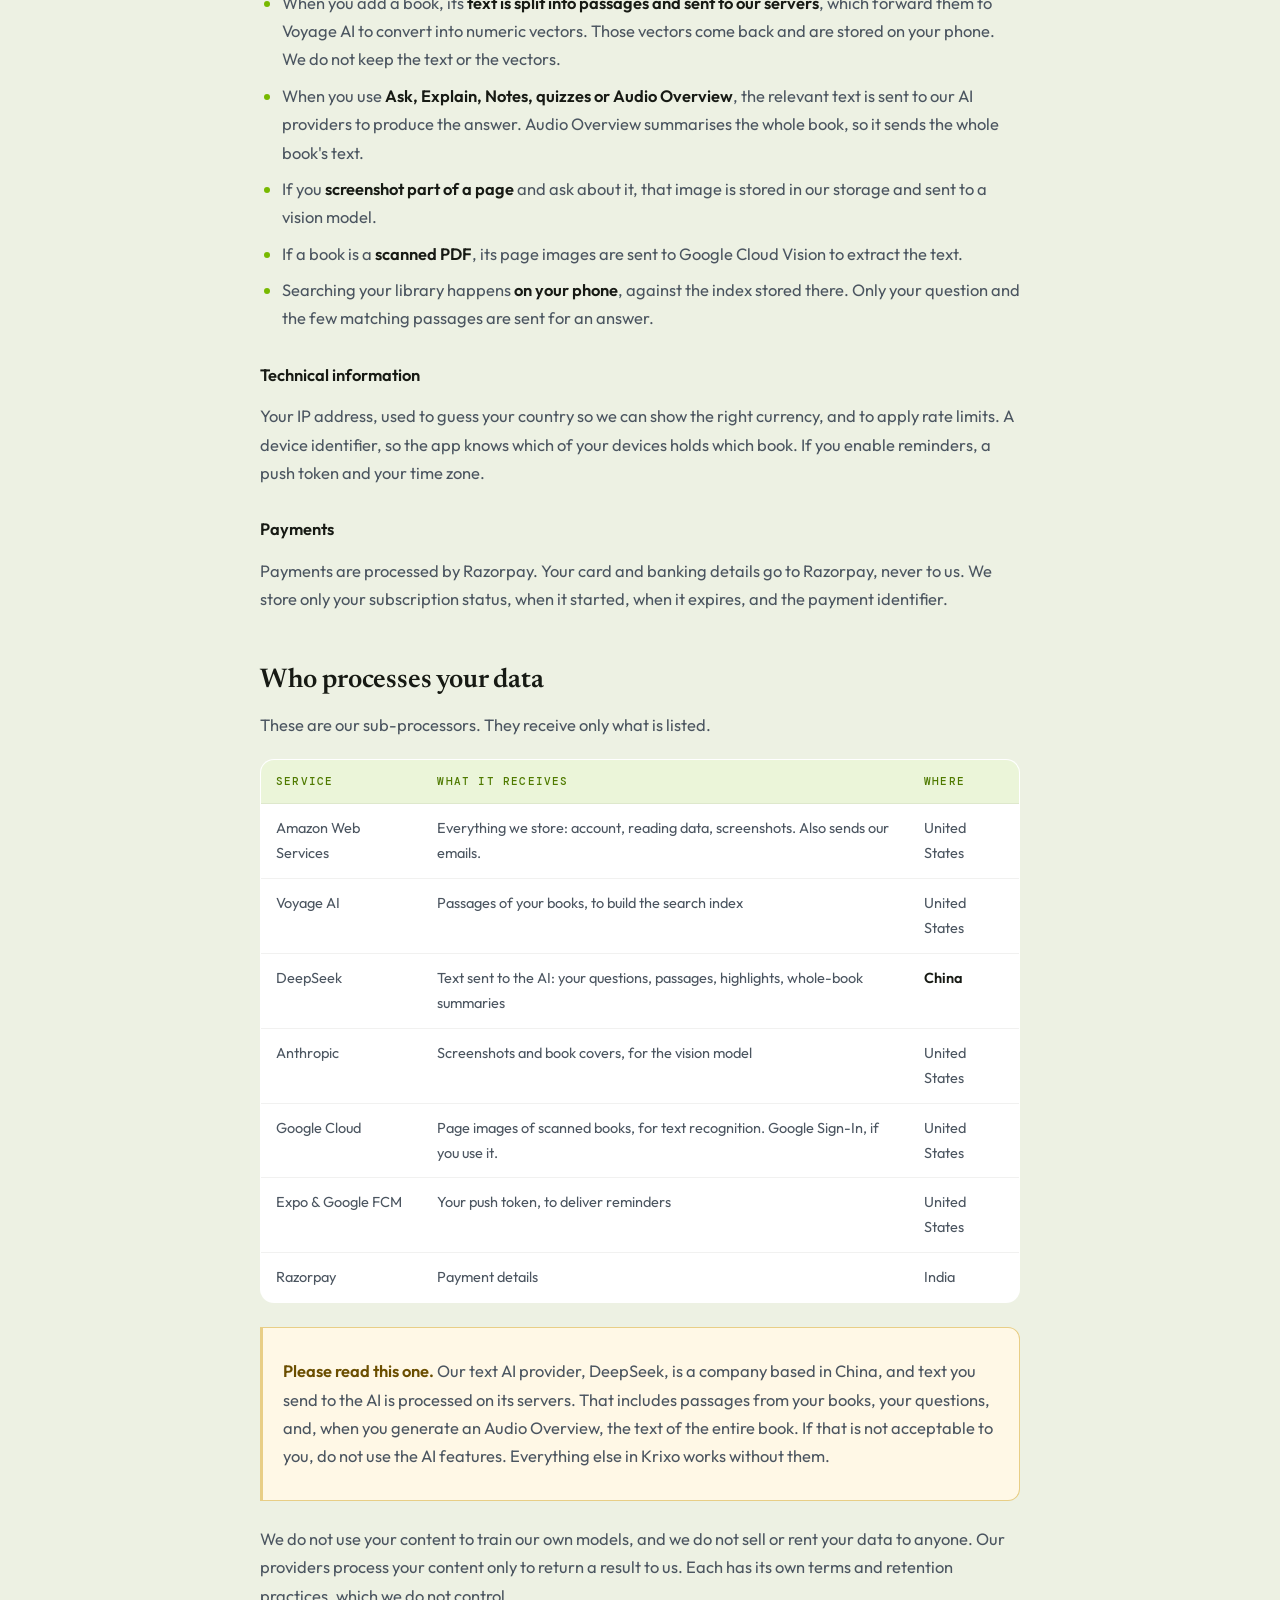
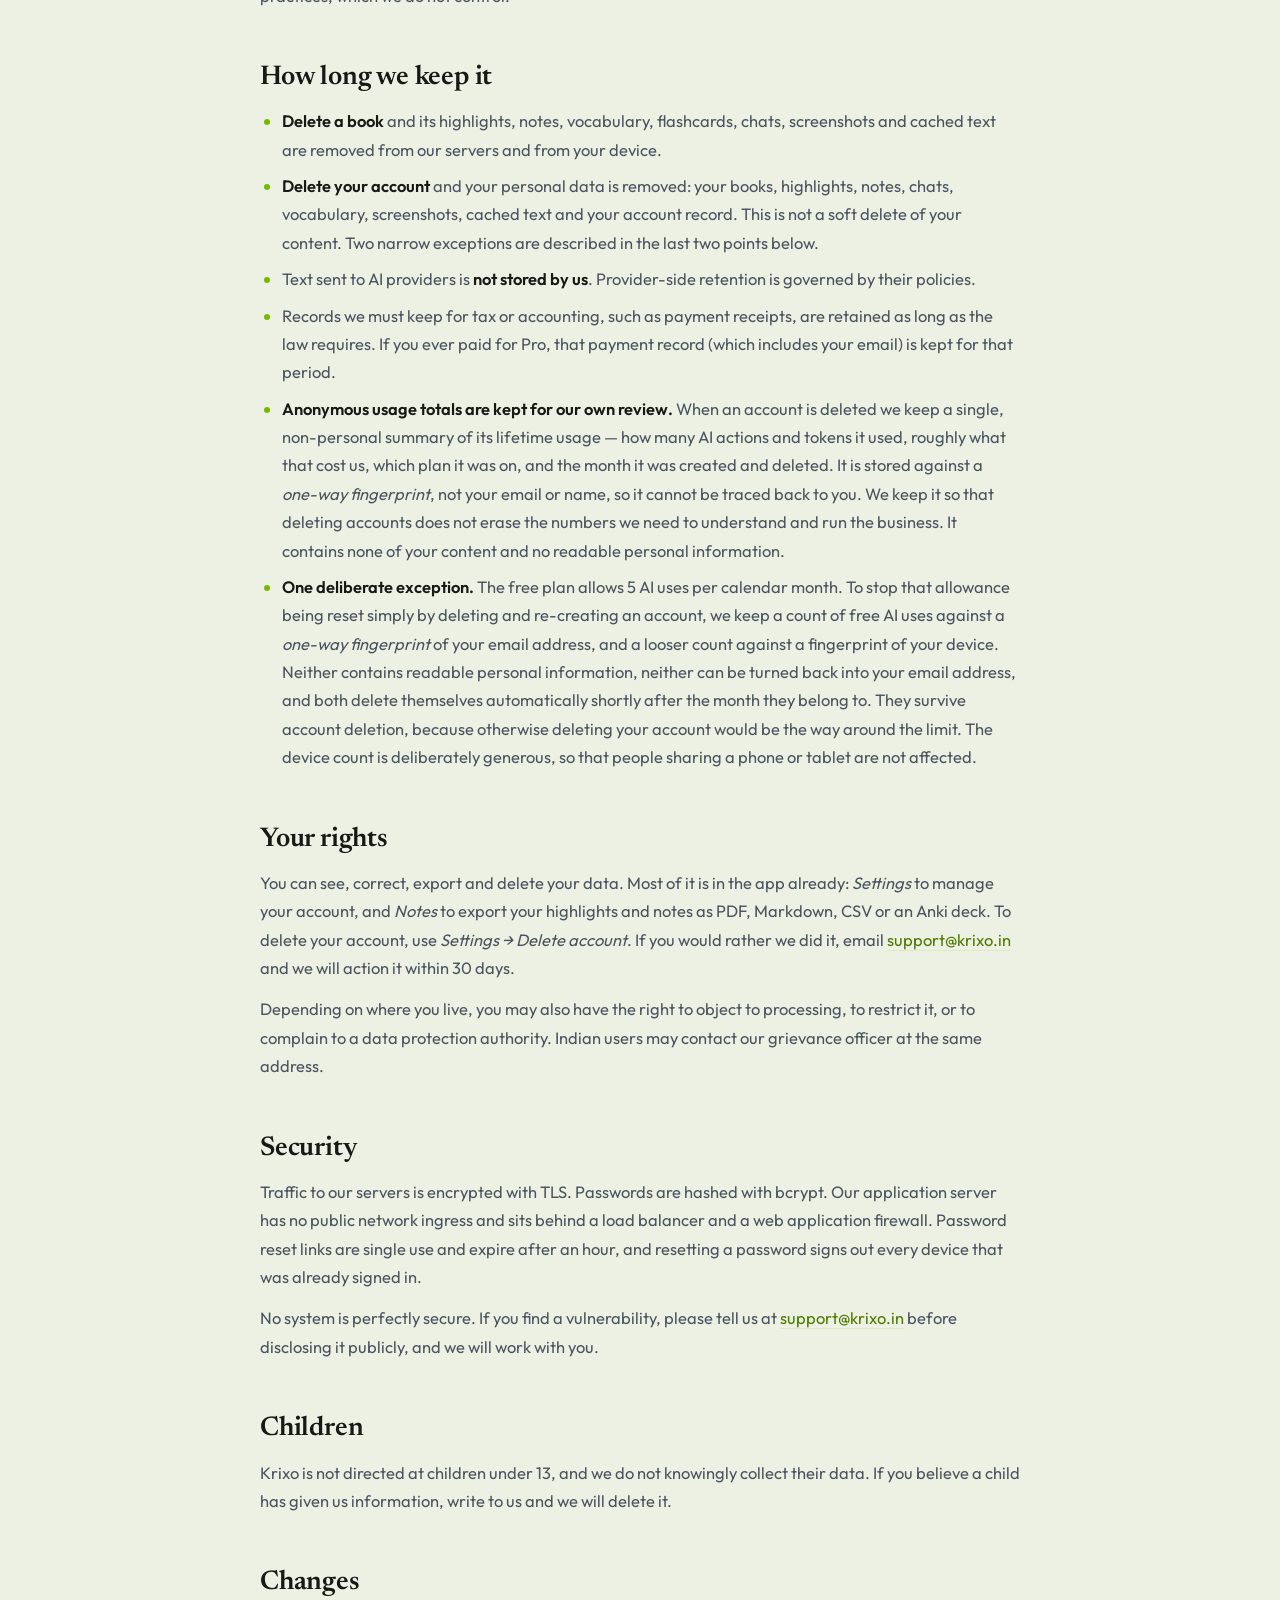
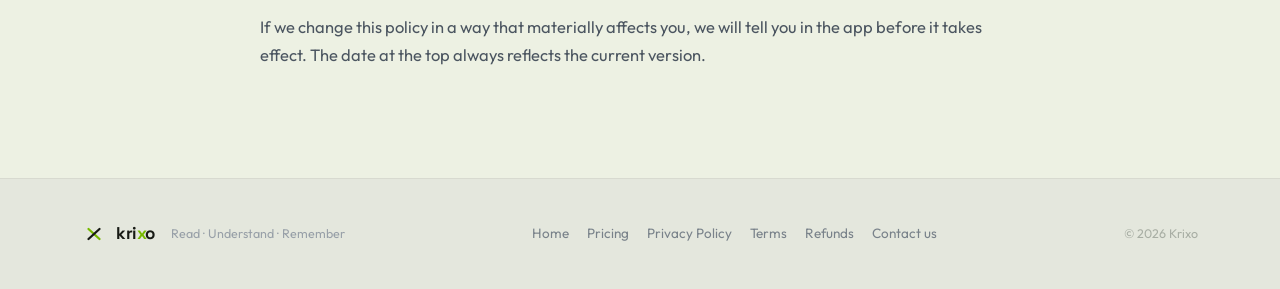
==== commit 7802468a: "Use a transparent logo mark instead of the black tile The black tile could not be made transparent: " ====
--- a/privacy.html
+++ b/privacy.html
@@ -20,7 +20,7 @@
 <header class="nav">
   <div class="navin">
     <a class="brand" href="/">
-      <img class="brandtile" src="/assets/logo/krixo-tile.png" width="34" height="34" alt="" fetchpriority="high">
+      <svg class="mark" width="30" height="30" viewBox="0 0 48 48" fill="none" aria-hidden="true"><path d="M13 14l22 20" stroke="var(--signal)" stroke-width="4.6" stroke-linecap="round"/><path d="M35 14L13 34" stroke="var(--ink)" stroke-width="4.6" stroke-linecap="round"/></svg>
       <span class="wordmark">kri<span class="x">x</span>o</span>
     </a>
     <nav class="navr">
@@ -131,7 +131,7 @@
 <footer class="foot">
   <div class="footin">
     <div class="footbrand">
-      <img class="brandtile foot" src="/assets/logo/krixo-tile.png" width="24" height="24" alt="">
+      <svg class="mark" width="24" height="24" viewBox="0 0 48 48" fill="none" aria-hidden="true"><path d="M13 14l22 20" stroke="var(--signal)" stroke-width="4.6" stroke-linecap="round"/><path d="M35 14L13 34" stroke="var(--ink)" stroke-width="4.6" stroke-linecap="round"/></svg>
       <span class="wordmark" style="font-size:17px">kri<span class="x">x</span>o</span>
       <span class="foottag">Read &middot; Understand &middot; Remember</span>
     </div>
--- a/assets/legal.css
+++ b/assets/legal.css
@@ -18,8 +18,7 @@
   border-bottom:1px solid var(--rule2)}
 .navin{display:flex;align-items:center;justify-content:space-between;padding:15px 32px;max-width:1180px;margin:0 auto}
 .brand{display:flex;align-items:center;gap:11px;text-decoration:none}
-.brandtile{display:block;border-radius:10px;flex:none}
-.brandtile.foot{border-radius:7px}
+.mark{display:block;flex:none}
 .wordmark{font-family:'Space Grotesk',sans-serif;font-weight:700;font-size:22px;letter-spacing:-0.5px;color:var(--ink)}
 .wordmark .x{color:var(--signal)}
 .navr{display:flex;align-items:center;gap:26px}
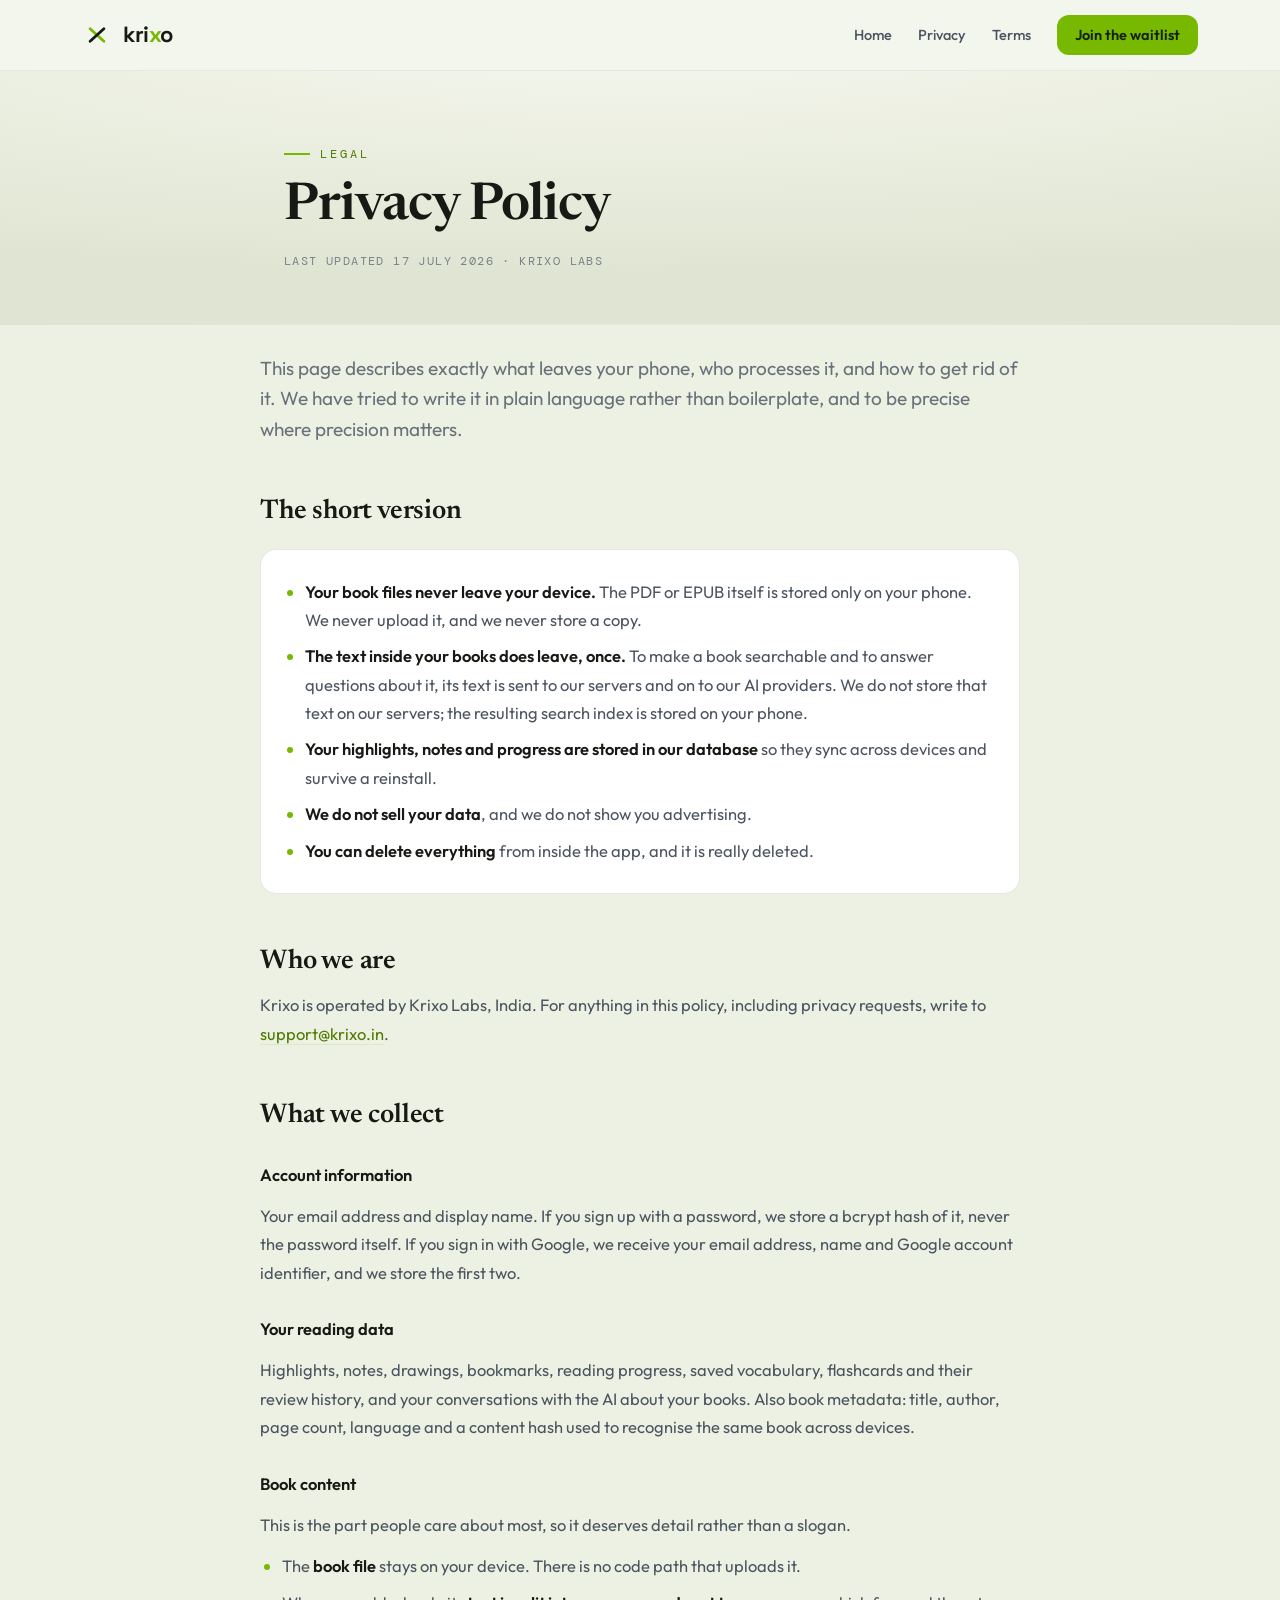
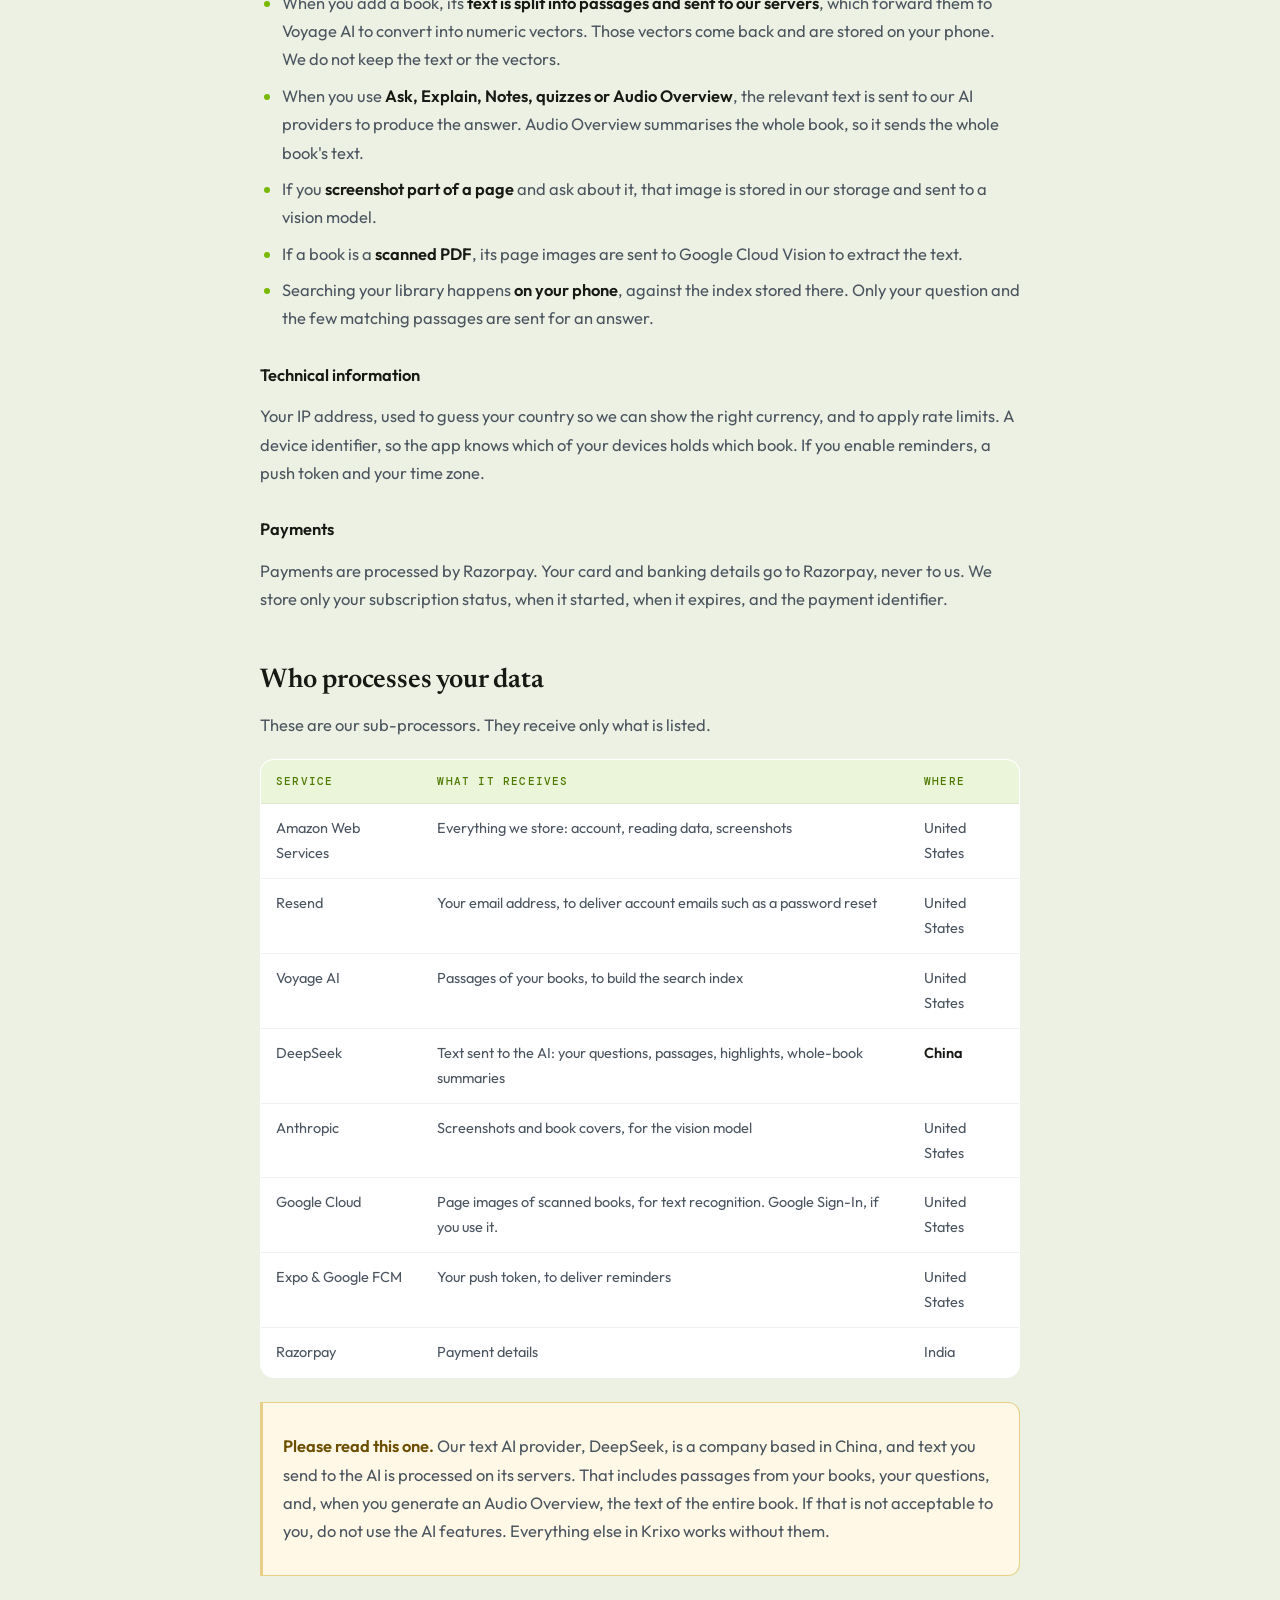
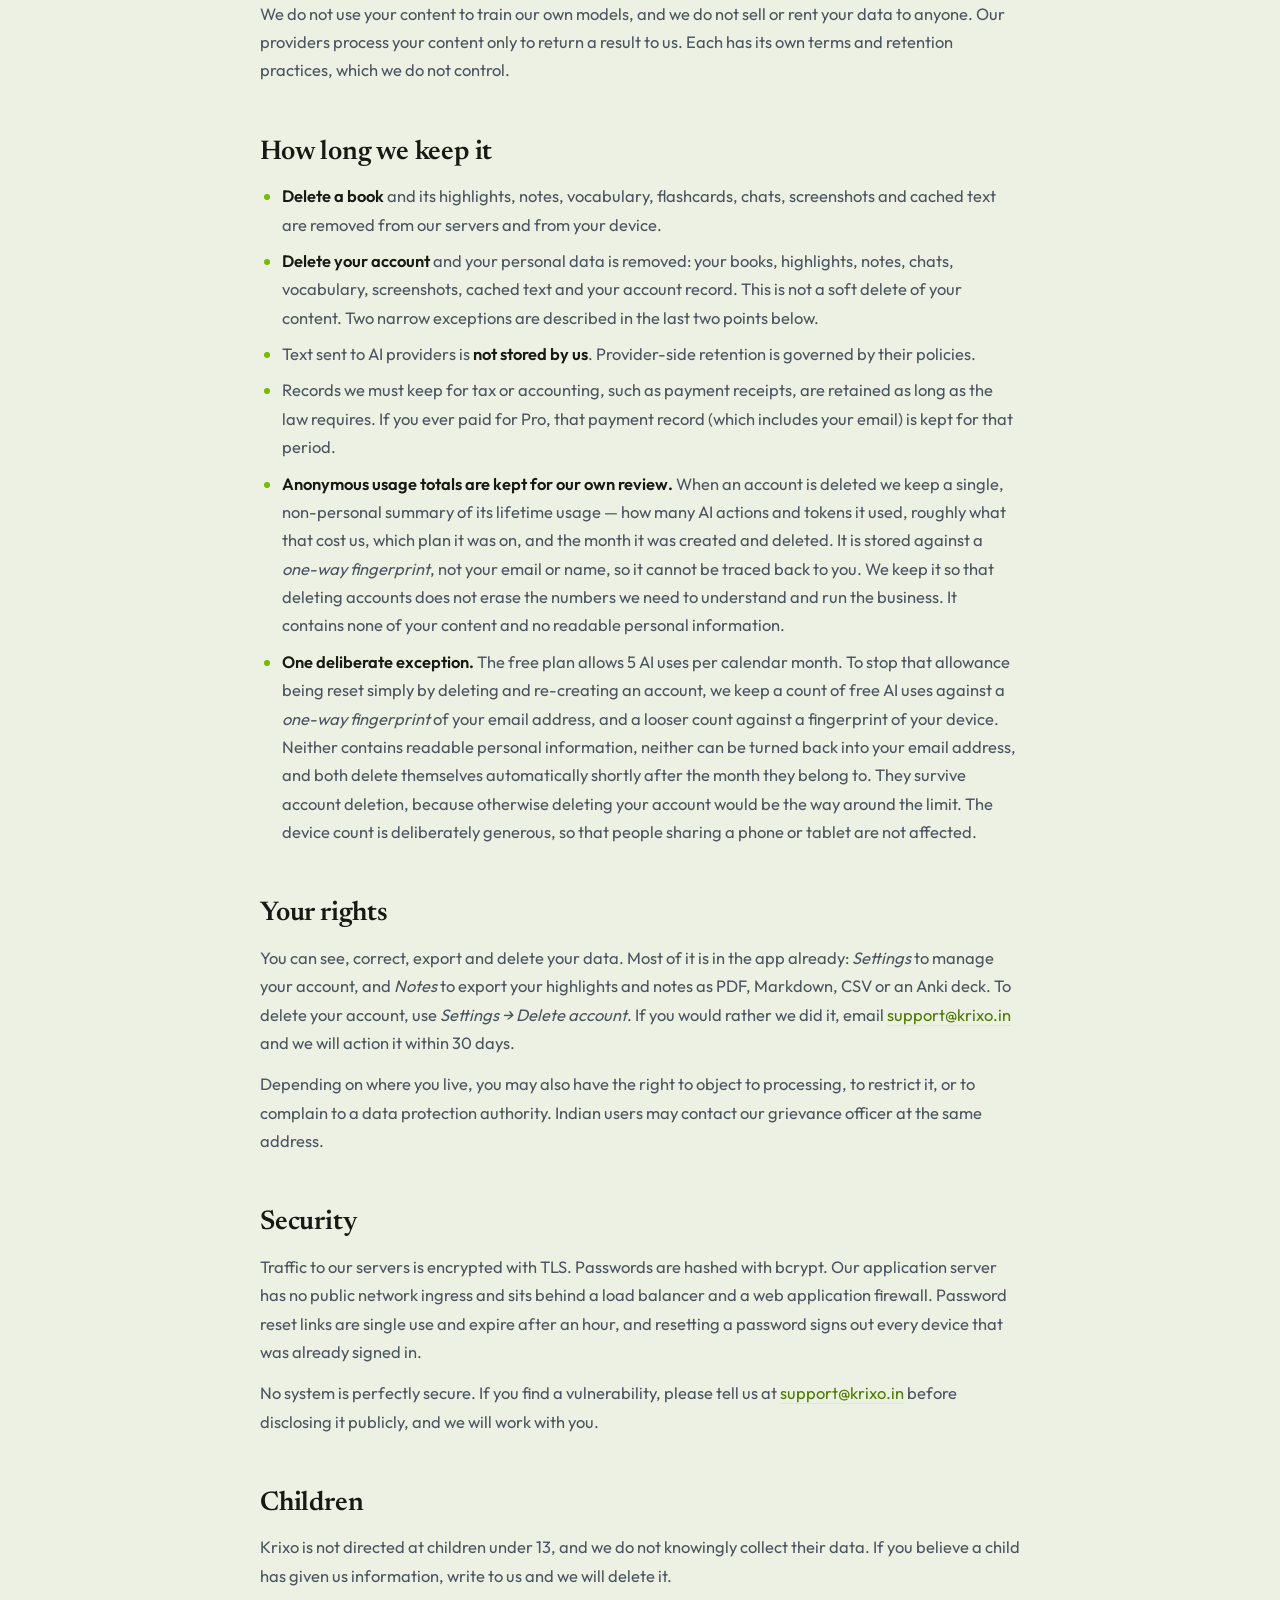
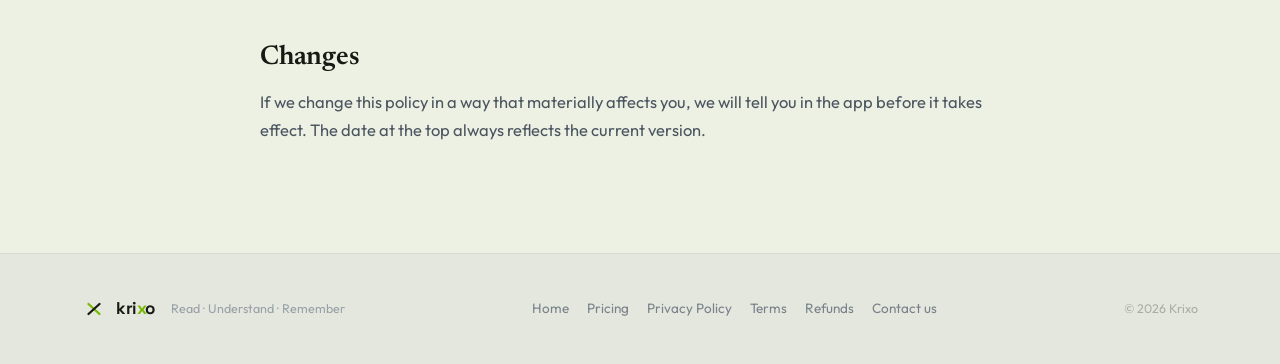
==== commit 6c5e9045: "Update privacy policy last updated date and clarify data collection details" ====
--- a/privacy.html
+++ b/privacy.html
@@ -36,7 +36,7 @@
   <div class="wrap">
     <div class="eyebrow"><span class="rule"></span>Legal</div>
     <h1>Privacy Policy</h1>
-    <p class="sub">Last updated 10 July 2026 &middot; Krixo Labs</p>
+    <p class="sub">Last updated 17 July 2026 &middot; Krixo Labs</p>
   </div>
 </section>
 
@@ -87,7 +87,8 @@
 
 <table>
 <tr><th>Service</th><th>What it receives</th><th>Where</th></tr>
-<tr><td>Amazon Web Services</td><td>Everything we store: account, reading data, screenshots. Also sends our emails.</td><td>United States</td></tr>
+<tr><td>Amazon Web Services</td><td>Everything we store: account, reading data, screenshots</td><td>United States</td></tr>
+<tr><td>Resend</td><td>Your email address, to deliver account emails such as a password reset</td><td>United States</td></tr>
 <tr><td>Voyage AI</td><td>Passages of your books, to build the search index</td><td>United States</td></tr>
 <tr><td>DeepSeek</td><td>Text sent to the AI: your questions, passages, highlights, whole-book summaries</td><td><strong>China</strong></td></tr>
 <tr><td>Anthropic</td><td>Screenshots and book covers, for the vision model</td><td>United States</td></tr>
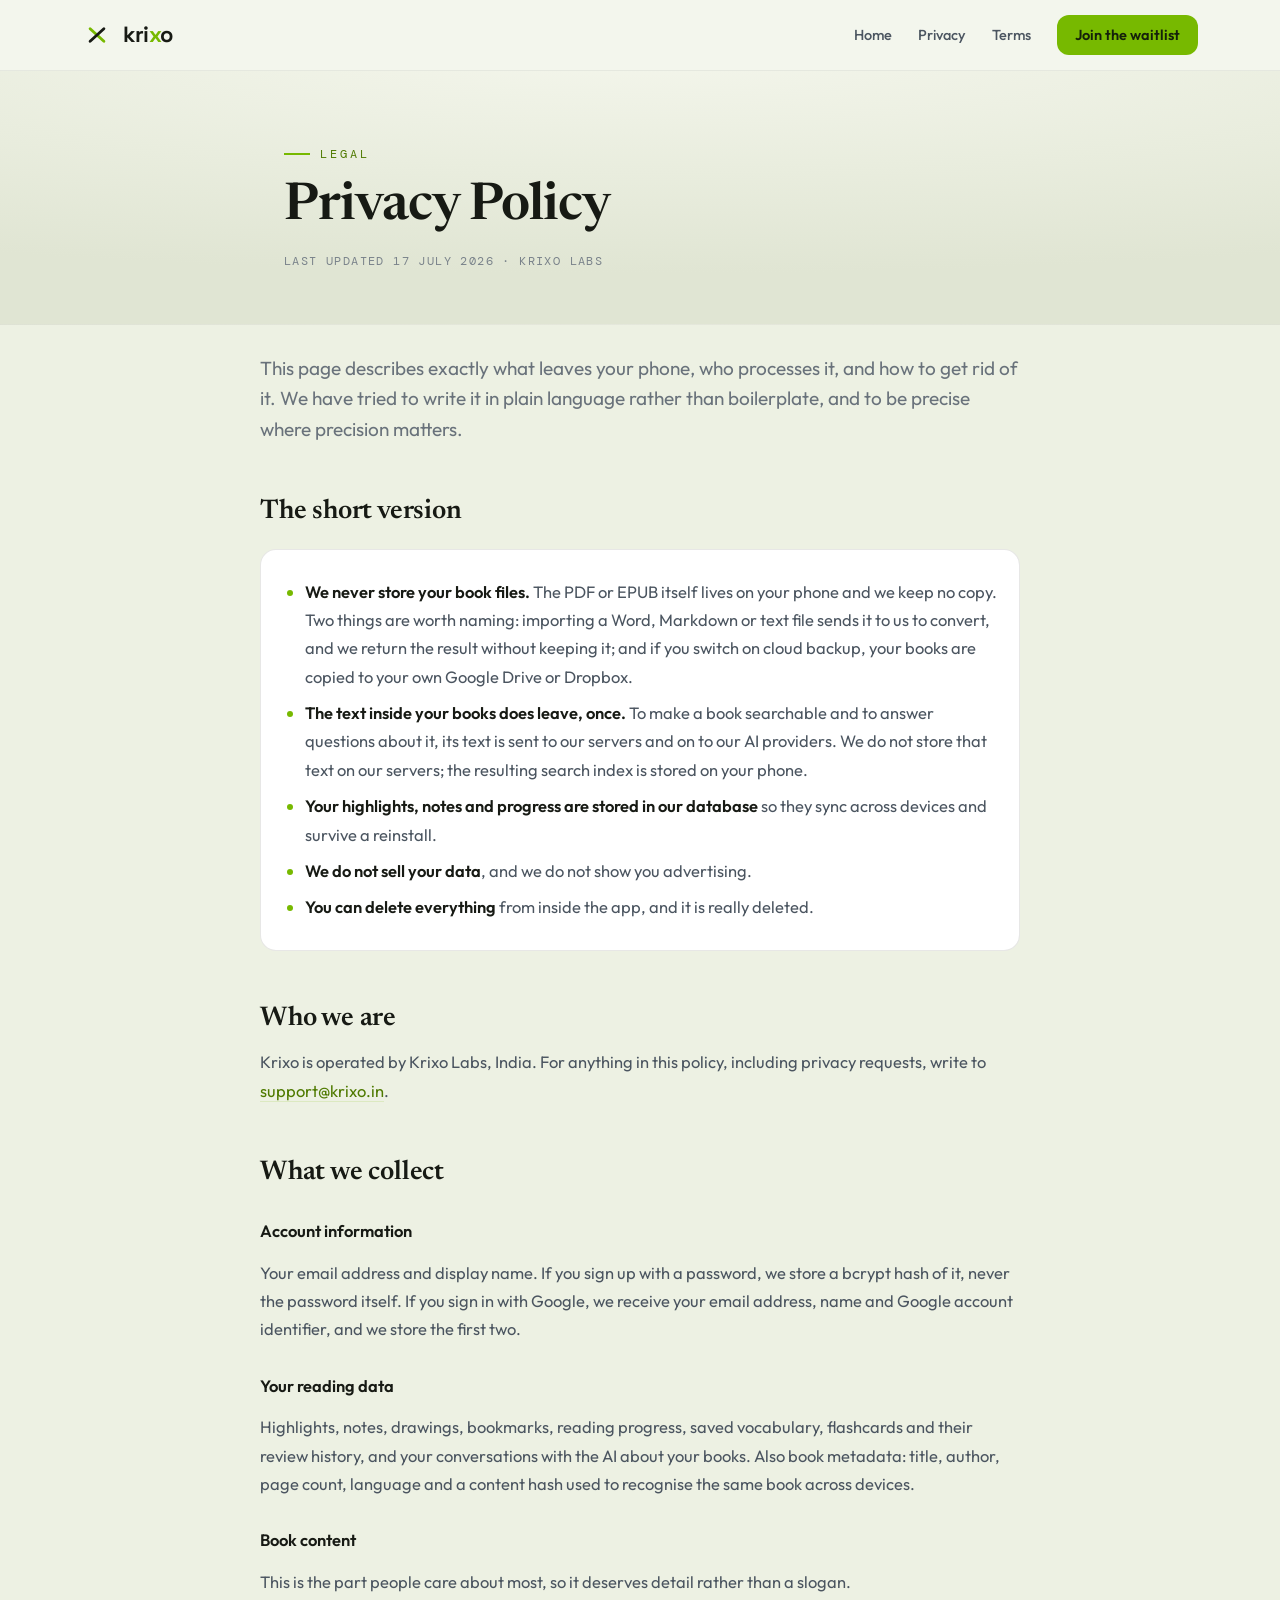
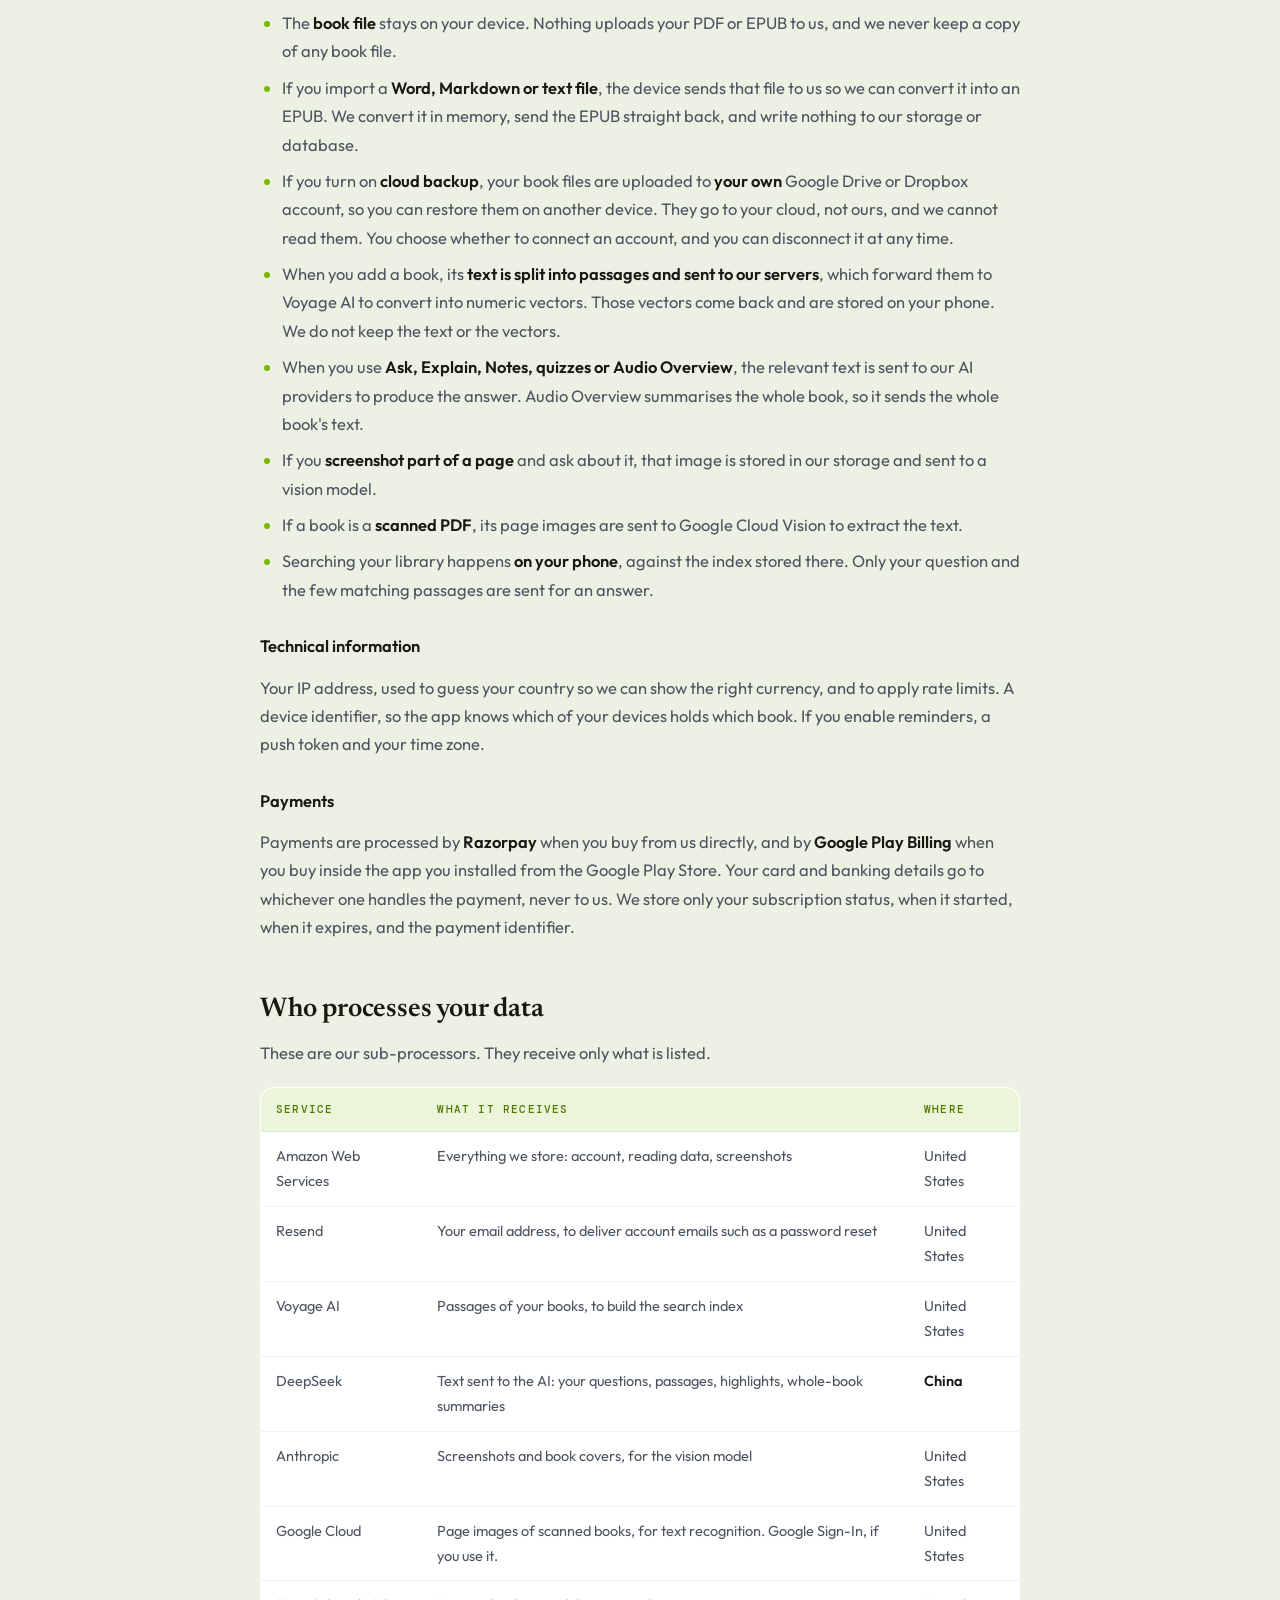
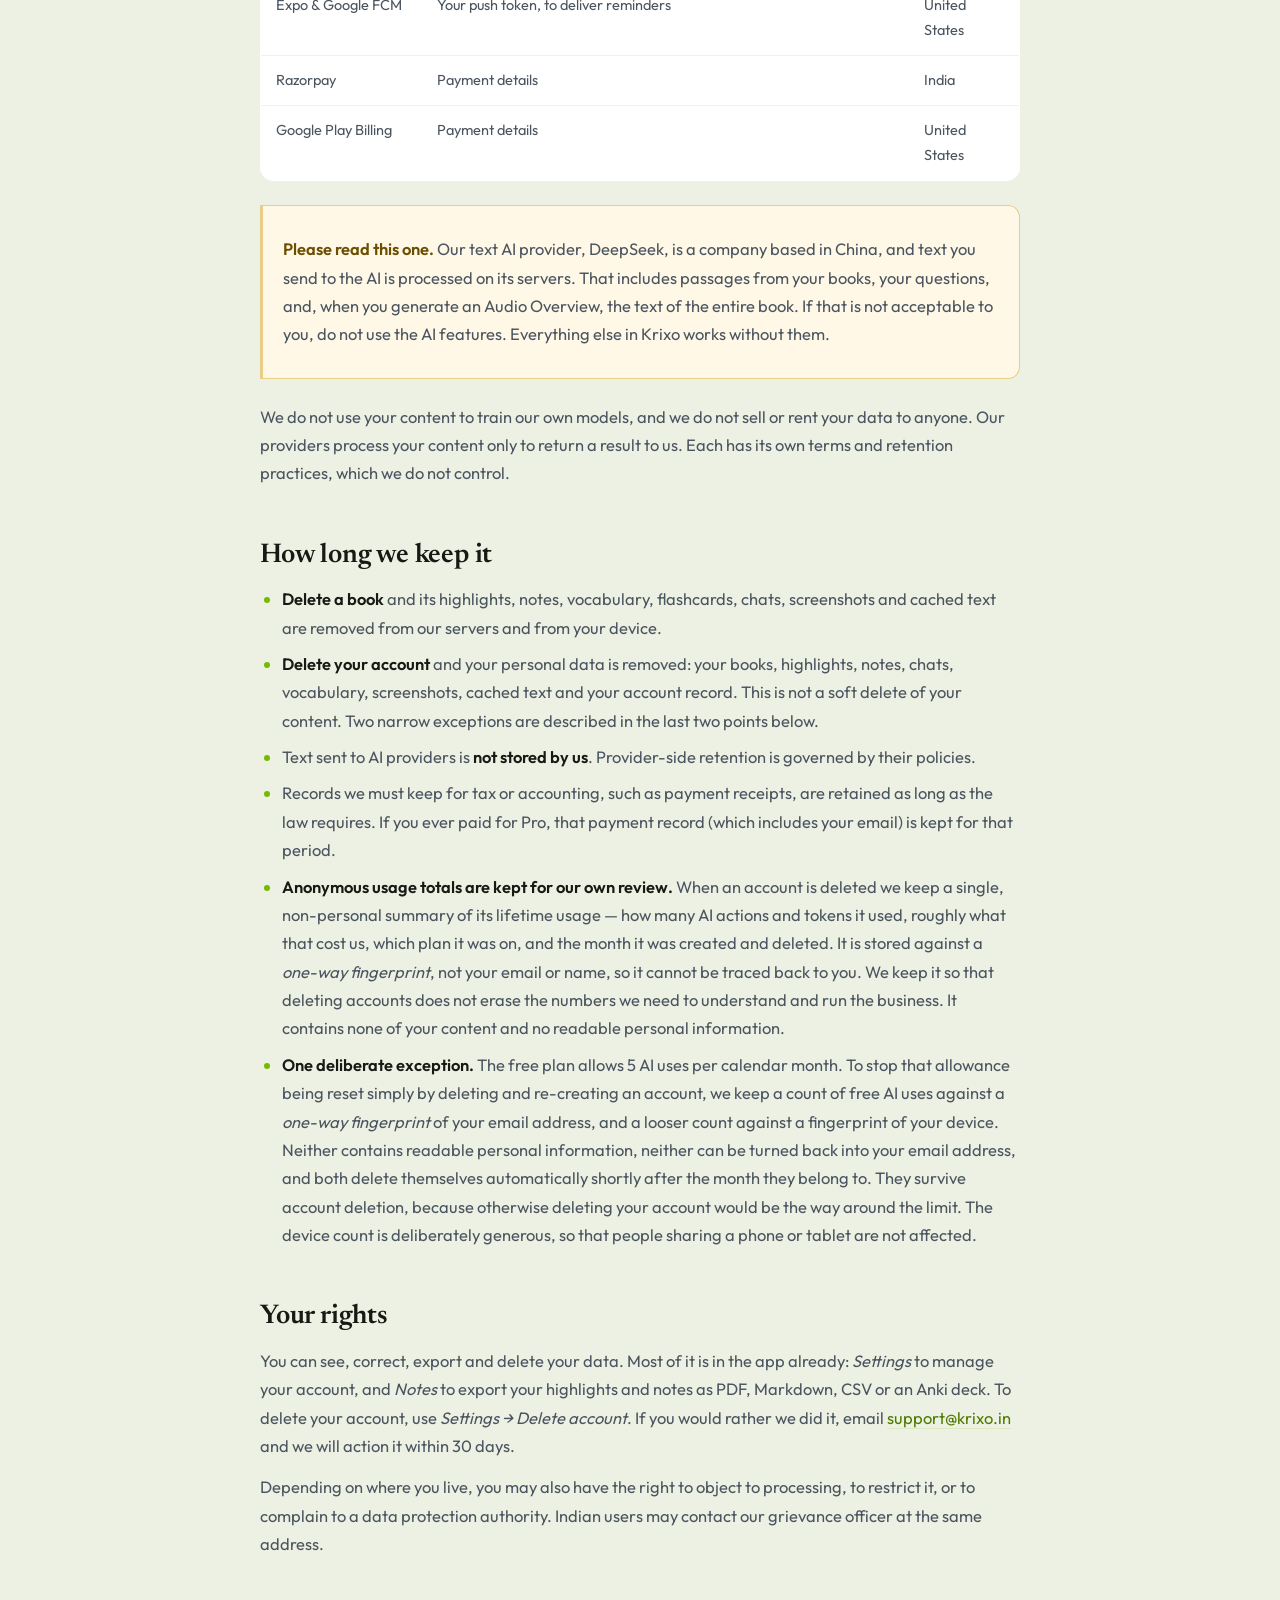
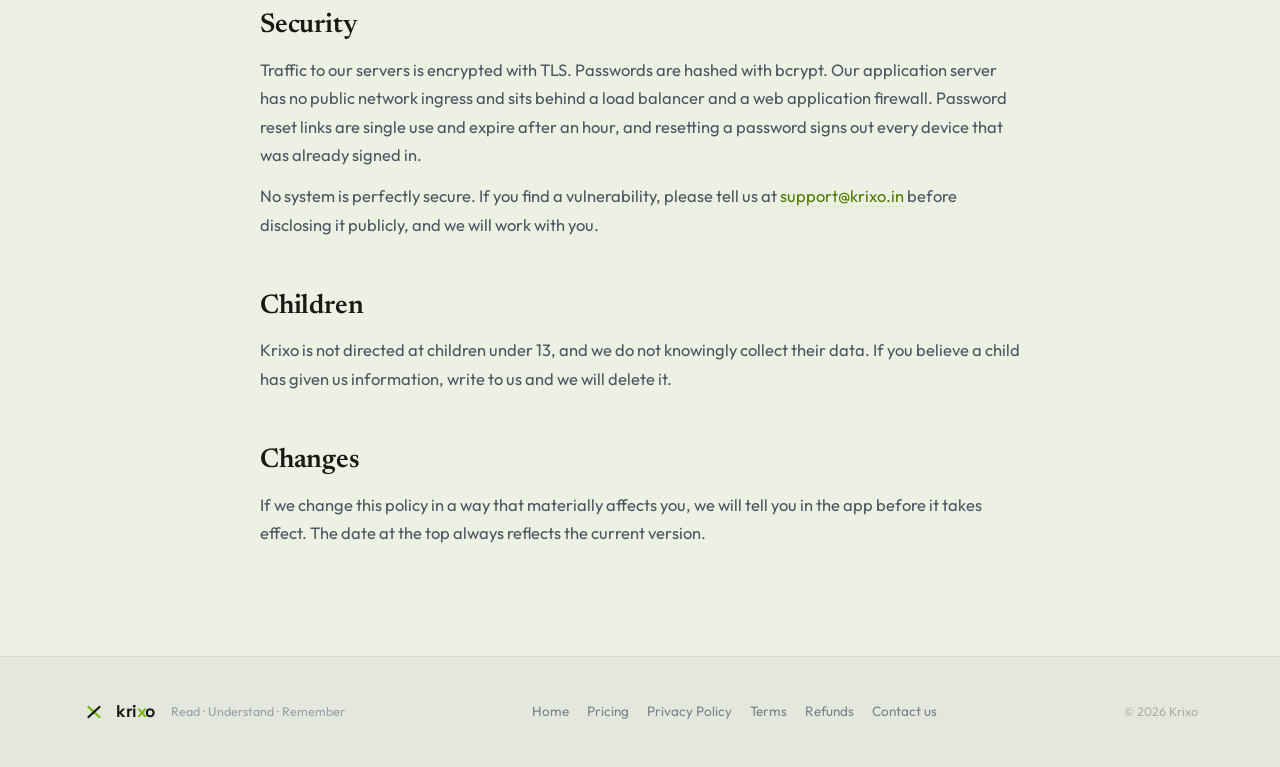
==== commit 852c1dda: "Enhance privacy policy details and clarify subscription cancellation process" ====
--- a/privacy.html
+++ b/privacy.html
@@ -46,7 +46,7 @@
 <h2>The short version</h2>
 <div class="card">
 <ul>
-  <li><strong>Your book files never leave your device.</strong> The PDF or EPUB itself is stored only on your phone. We never upload it, and we never store a copy.</li>
+  <li><strong>We never store your book files.</strong> The PDF or EPUB itself lives on your phone and we keep no copy. Two things are worth naming: importing a Word, Markdown or text file sends it to us to convert, and we return the result without keeping it; and if you switch on cloud backup, your books are copied to your own Google Drive or Dropbox.</li>
   <li><strong>The text inside your books does leave, once.</strong> To make a book searchable and to answer questions about it, its text is sent to our servers and on to our AI providers. We do not store that text on our servers; the resulting search index is stored on your phone.</li>
   <li><strong>Your highlights, notes and progress are stored in our database</strong> so they sync across devices and survive a reinstall.</li>
   <li><strong>We do not sell your data</strong>, and we do not show you advertising.</li>
@@ -68,7 +68,9 @@
 <h3>Book content</h3>
 <p>This is the part people care about most, so it deserves detail rather than a slogan.</p>
 <ul>
-  <li>The <strong>book file</strong> stays on your device. There is no code path that uploads it.</li>
+  <li>The <strong>book file</strong> stays on your device. Nothing uploads your PDF or EPUB to us, and we never keep a copy of any book file.</li>
+  <li>If you import a <strong>Word, Markdown or text file</strong>, the device sends that file to us so we can convert it into an EPUB. We convert it in memory, send the EPUB straight back, and write nothing to our storage or database.</li>
+  <li>If you turn on <strong>cloud backup</strong>, your book files are uploaded to <strong>your own</strong> Google Drive or Dropbox account, so you can restore them on another device. They go to your cloud, not ours, and we cannot read them. You choose whether to connect an account, and you can disconnect it at any time.</li>
   <li>When you add a book, its <strong>text is split into passages and sent to our servers</strong>, which forward them to Voyage AI to convert into numeric vectors. Those vectors come back and are stored on your phone. We do not keep the text or the vectors.</li>
   <li>When you use <strong>Ask, Explain, Notes, quizzes or Audio Overview</strong>, the relevant text is sent to our AI providers to produce the answer. Audio Overview summarises the whole book, so it sends the whole book's text.</li>
   <li>If you <strong>screenshot part of a page</strong> and ask about it, that image is stored in our storage and sent to a vision model.</li>
@@ -80,7 +82,7 @@
 <p>Your IP address, used to guess your country so we can show the right currency, and to apply rate limits. A device identifier, so the app knows which of your devices holds which book. If you enable reminders, a push token and your time zone.</p>
 
 <h3>Payments</h3>
-<p>Payments are processed by Razorpay. Your card and banking details go to Razorpay, never to us. We store only your subscription status, when it started, when it expires, and the payment identifier.</p>
+<p>Payments are processed by <strong>Razorpay</strong> when you buy from us directly, and by <strong>Google Play Billing</strong> when you buy inside the app you installed from the Google Play Store. Your card and banking details go to whichever one handles the payment, never to us. We store only your subscription status, when it started, when it expires, and the payment identifier.</p>
 
 <h2>Who processes your data</h2>
 <p>These are our sub-processors. They receive only what is listed.</p>
@@ -95,6 +97,7 @@
 <tr><td>Google Cloud</td><td>Page images of scanned books, for text recognition. Google Sign-In, if you use it.</td><td>United States</td></tr>
 <tr><td>Expo &amp; Google FCM</td><td>Your push token, to deliver reminders</td><td>United States</td></tr>
 <tr><td>Razorpay</td><td>Payment details</td><td>India</td></tr>
+<tr><td>Google Play Billing</td><td>Payment details</td><td>United States</td></tr>
 </table>
 
 <div class="note">
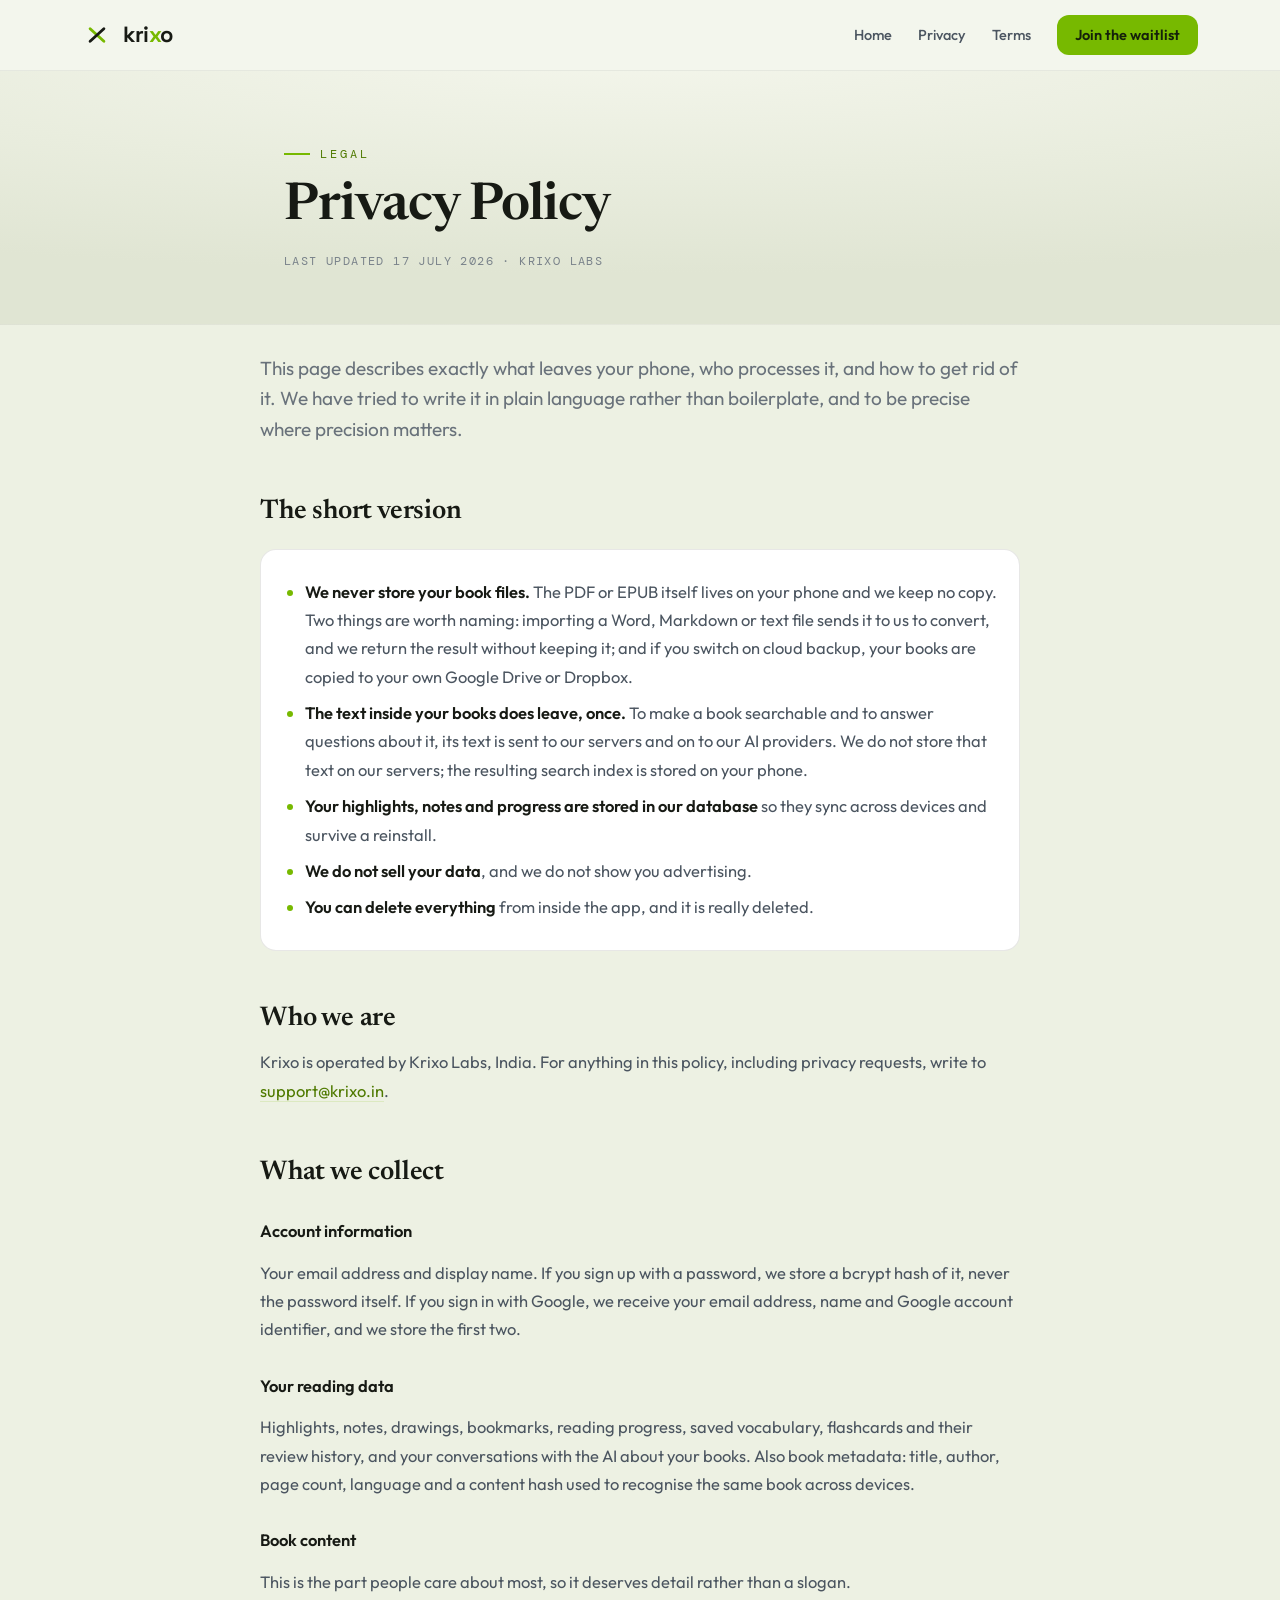
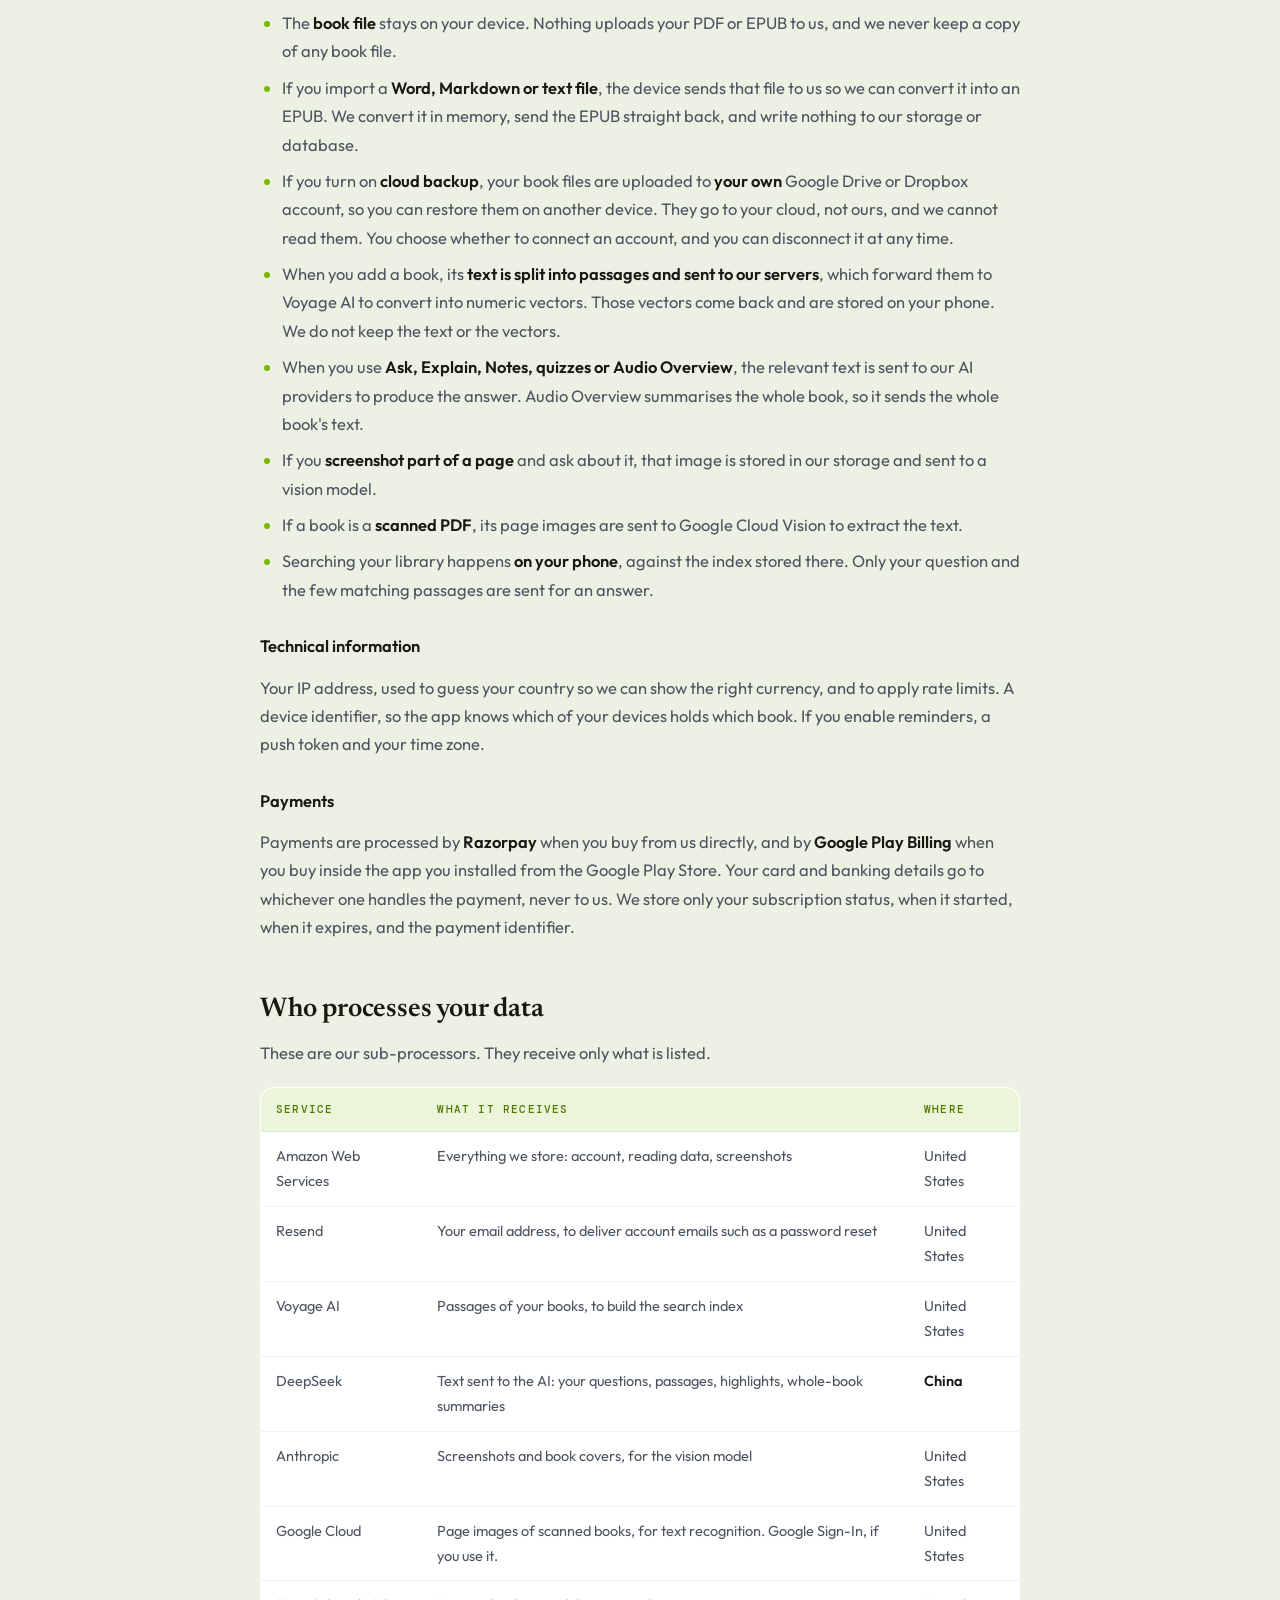
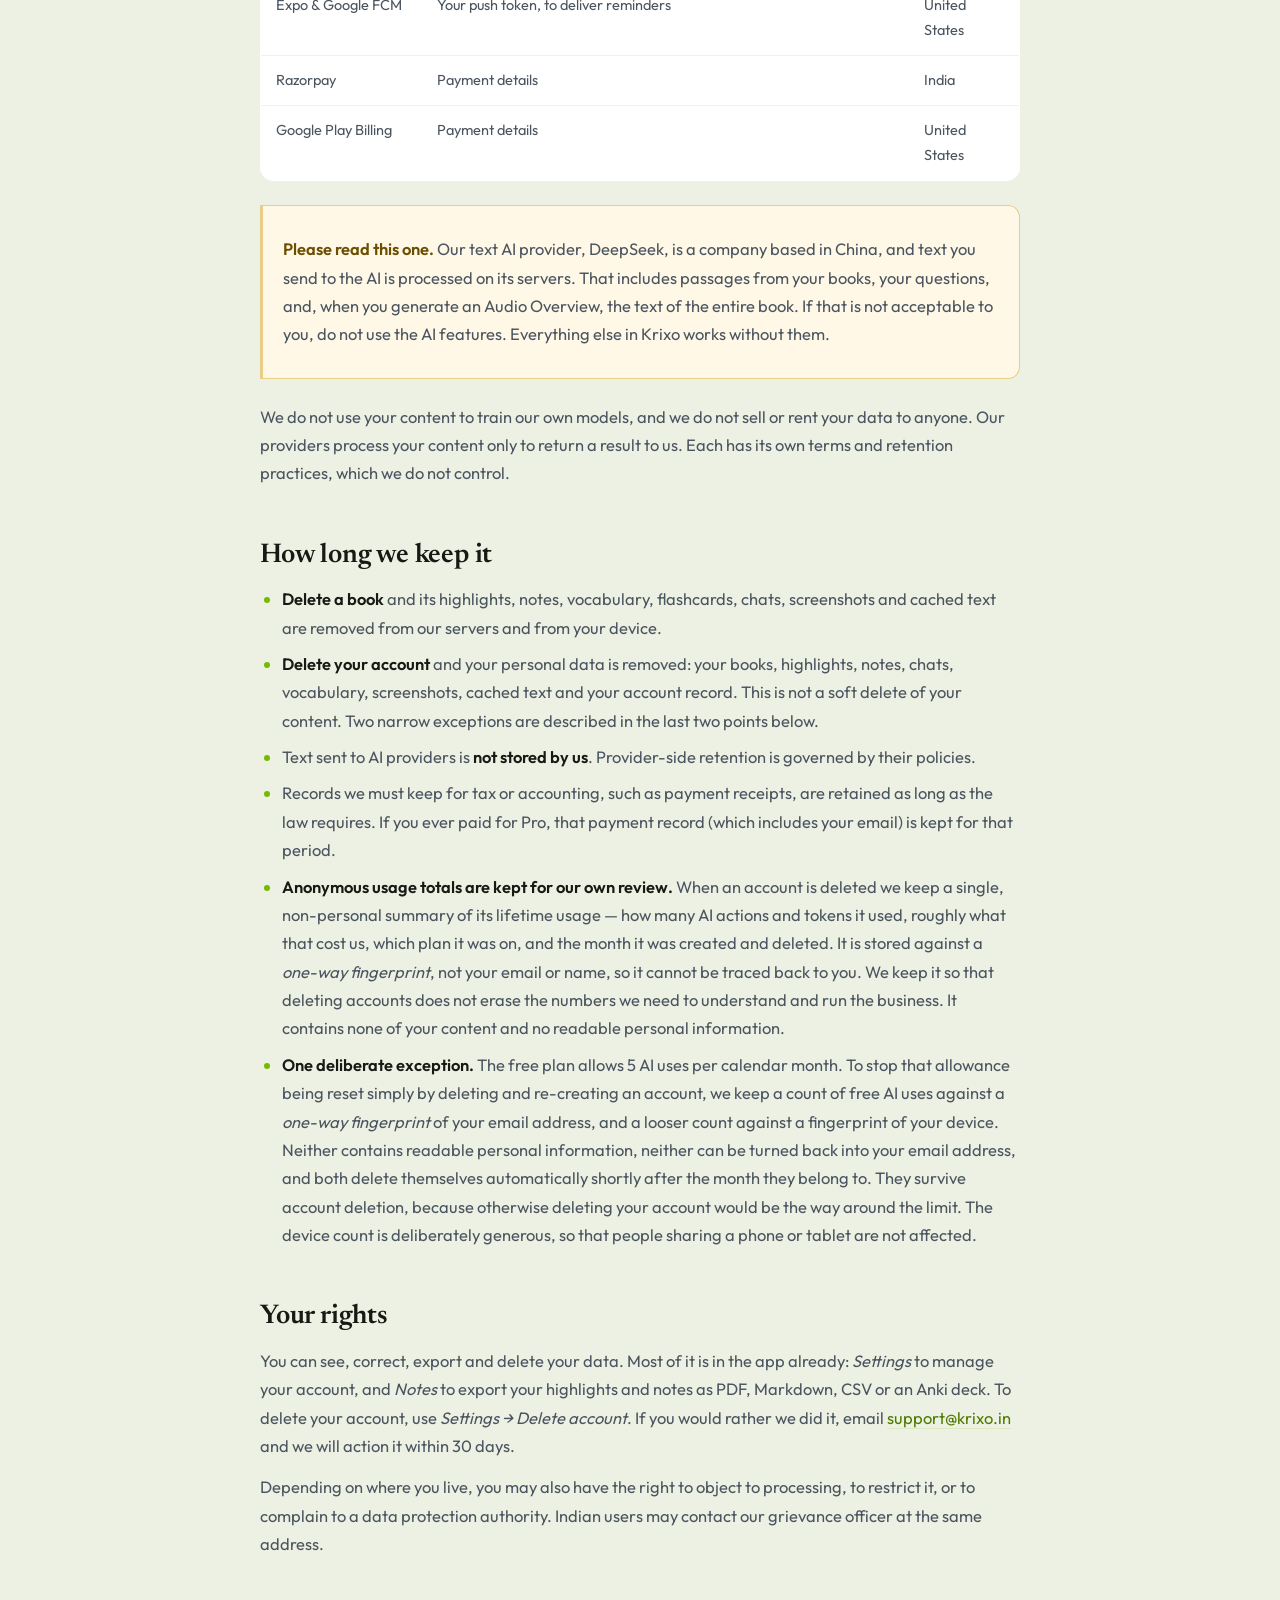
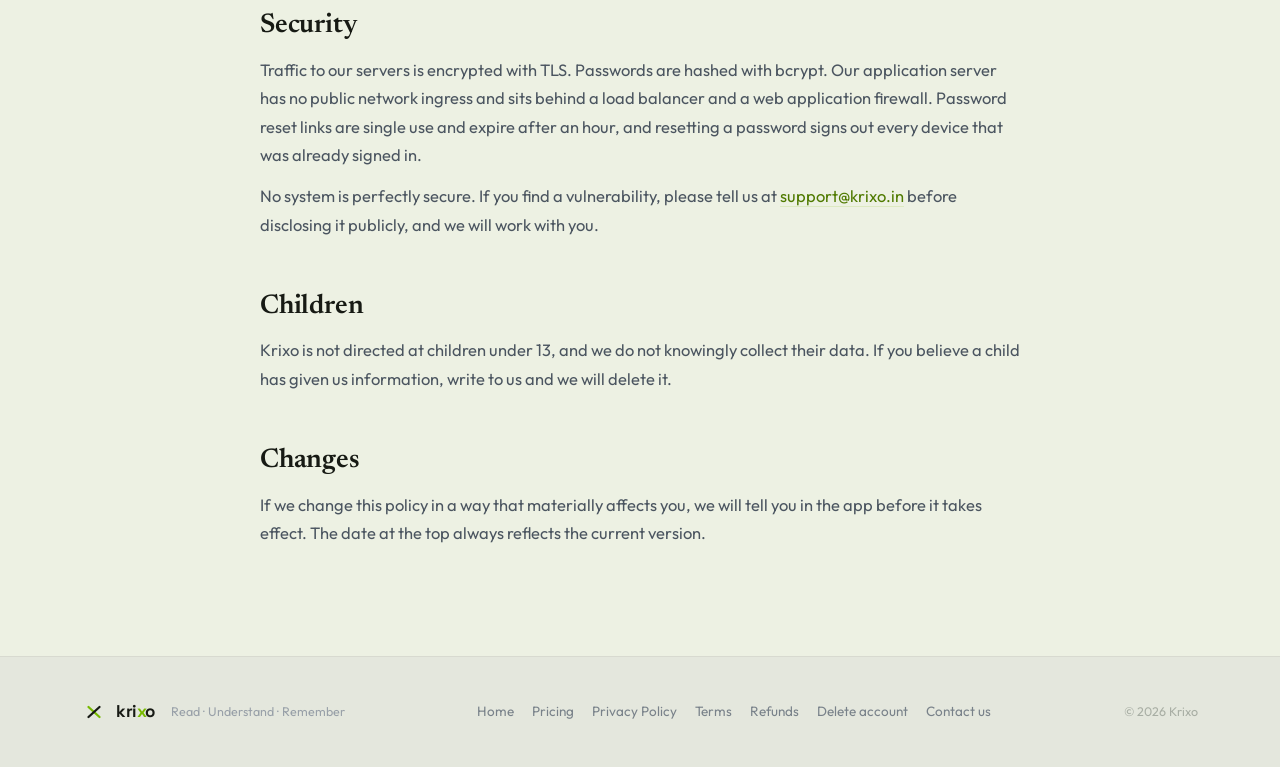
==== commit c4d275fb: "Add "Delete account" link to navigation and create dedicated delete account page" ====
--- a/privacy.html
+++ b/privacy.html
@@ -145,6 +145,7 @@
       <a href="/privacy">Privacy Policy</a>
       <a href="/terms">Terms</a>
       <a href="/refunds">Refunds</a>
+      <a href="/delete-account">Delete account</a>
       <a href="mailto:support@krixo.in">Contact us</a>
     </div>
     <span class="copy">&copy; 2026 Krixo</span>
